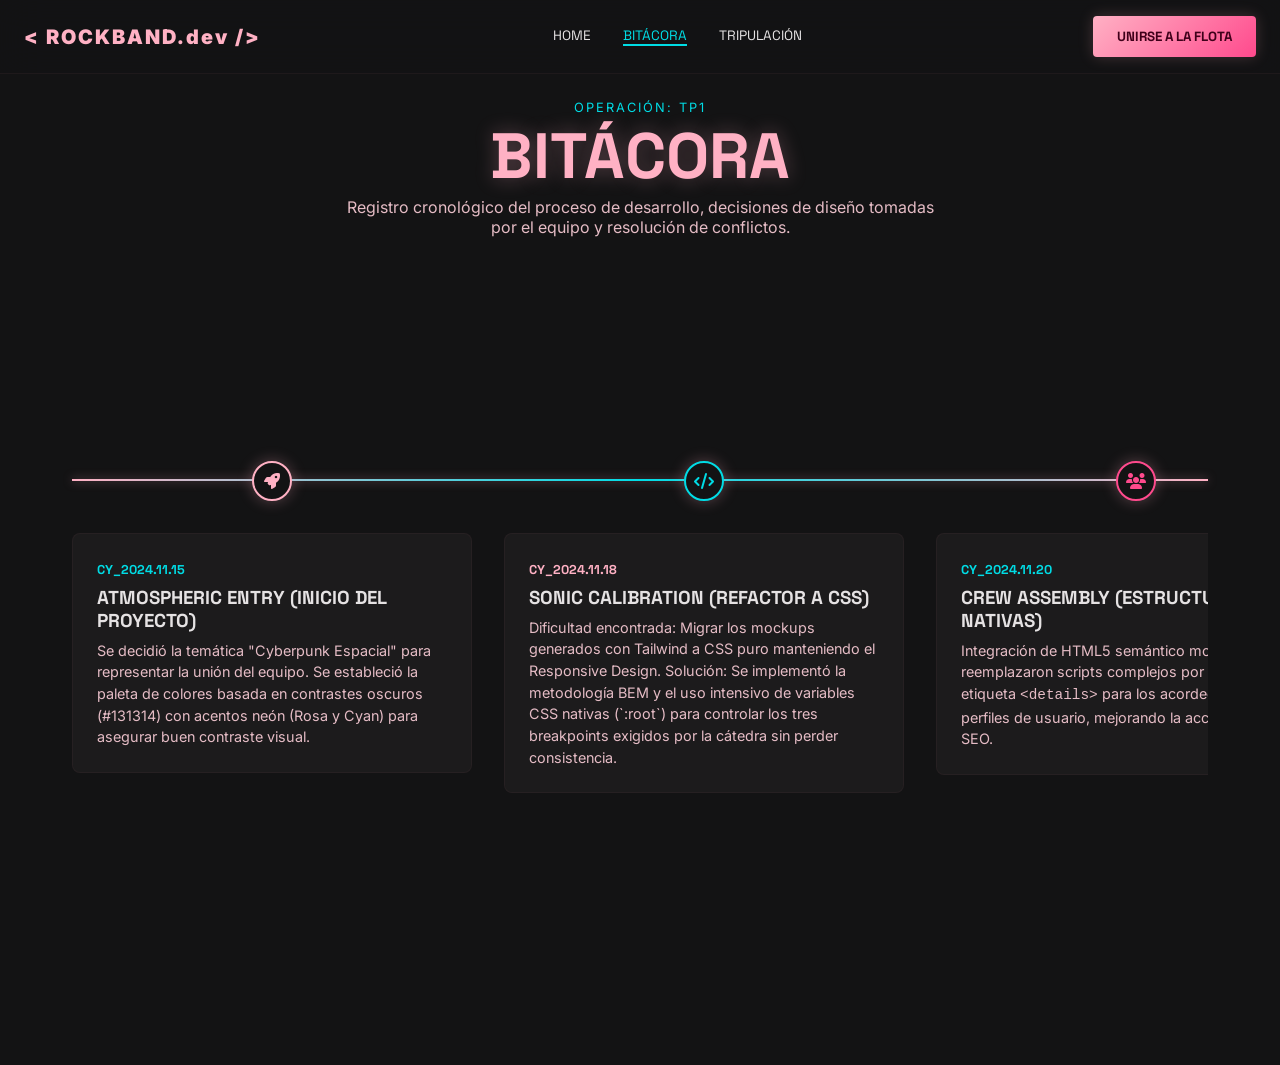
==== logbook.html @ 1bb4d68b "img-assets" ====
<!DOCTYPE html>
<html lang="es">
<head>
    <meta charset="utf-8" />
    <meta name="viewport" content="width=device-width, initial-scale=1.0" />
    <title>Bitácora de Desarrollo | Interstellar RockBand</title>
    <meta name="description" content="Registro oficial del desarrollo del proyecto. Decisiones de diseño, dificultades y evolución de la plataforma web de Interstellar RockBand." />
    
    <link href="https://fonts.googleapis.com/css2?family=Inter:wght@400;500&family=Space+Grotesk:wght@400;700;900&display=swap" rel="stylesheet" />
    <link rel="stylesheet" href="https://cdnjs.cloudflare.com/ajax/libs/font-awesome/6.4.0/css/all.min.css">
    <link rel="stylesheet" href="css/styles.css" />
</head>
<body>
    <header class="header">
        <div class="header__brand">&lt; ROCKBAND.dev /&gt;</div>
        
        <nav class="header__nav">
            <a href="index.html">Home</a>
            <a href="logbook.html" style="color: var(--tertiary); border-bottom: 2px solid var(--tertiary);">Bitácora</a>
            <a href="index.html#crew">Tripulación</a>
        </nav>
        <button class="btn btn--primary header__btn">Unirse a la Flota</button>
    </header>

    <main class="container" style="padding-top: 100px; padding-bottom: 80px;">
        <header style="margin-bottom: 3rem; text-align: center;">
            <p style="color: var(--tertiary); font-size: 0.8rem; letter-spacing: 2px;">OPERACIÓN: TP1</p>
            <h1 style="font-size: clamp(3rem, 5vw, 4rem); color: var(--primary); text-shadow: 0 0 20px rgba(255,177,196,0.3);">BITÁCORA</h1>
            <p style="color: var(--on-surface-variant); max-width: 600px; margin: 0 auto;">Registro cronológico del proceso de desarrollo, decisiones de diseño tomadas por el equipo y resolución de conflictos.</p>
        </header>

        <section class="timeline-container">
            <div class="timeline">
                <div class="timeline__line"></div>
                
                <div class="timeline__track">
                    <article class="timeline__node">
                        <div class="timeline__marker">
                            <i class="fa-solid fa-rocket"></i>
                        </div>
                        <div class="timeline__card">
                            <time style="color: var(--tertiary); font-weight: bold; font-size: 0.8rem; font-family: var(--font-headline);">CY_2024.11.15</time>
                            <h3 class="font-headline" style="margin: 0.5rem 0;">Atmospheric Entry (Inicio del Proyecto)</h3>
                            <p style="color: var(--on-surface-variant); font-size: 0.9rem; line-height: 1.5;">
                                Se decidió la temática "Cyberpunk Espacial" para representar la unión del equipo. Se estableció la paleta de colores basada en contrastes oscuros (#131314) con acentos neón (Rosa y Cyan) para asegurar buen contraste visual.
                            </p>
                        </div>
                    </article>

                    <article class="timeline__node">
                        <div class="timeline__marker" style="border-color: var(--tertiary); color: var(--tertiary);">
                            <i class="fa-solid fa-code"></i>
                        </div>
                        <div class="timeline__card">
                            <time style="color: var(--primary); font-weight: bold; font-size: 0.8rem; font-family: var(--font-headline);">CY_2024.11.18</time>
                            <h3 class="font-headline" style="margin: 0.5rem 0;">Sonic Calibration (Refactor a CSS)</h3>
                            <p style="color: var(--on-surface-variant); font-size: 0.9rem; line-height: 1.5;">
                                Dificultad encontrada: Migrar los mockups generados con Tailwind a CSS puro manteniendo el Responsive Design. Solución: Se implementó la metodología BEM y el uso intensivo de variables CSS nativas (`:root`) para controlar los tres breakpoints exigidos por la cátedra sin perder consistencia.
                            </p>
                        </div>
                    </article>

                    <article class="timeline__node">
                        <div class="timeline__marker" style="border-color: var(--primary-container); color: var(--primary-container);">
                            <i class="fa-solid fa-users"></i>
                        </div>
                        <div class="timeline__card">
                            <time style="color: var(--tertiary); font-weight: bold; font-size: 0.8rem; font-family: var(--font-headline);">CY_2024.11.20</time>
                            <h3 class="font-headline" style="margin: 0.5rem 0;">Crew Assembly (Estructuras Nativas)</h3>
                            <p style="color: var(--on-surface-variant); font-size: 0.9rem; line-height: 1.5;">
                                Integración de HTML5 semántico moderno. Se reemplazaron scripts complejos por el uso de la etiqueta <code>&lt;details&gt;</code> para los acordeones en los perfiles de usuario, mejorando la accesibilidad y el SEO.
                            </p>
                        </div>
                    </article>
                </div>
            </div>
        </section>
    </main>

    <nav class="nav-mobile">
        <a href="index.html" class="nav-mobile__item">
            <i class="fa-solid fa-rocket"></i> Inicio
        </a>
        <a href="logbook.html" class="nav-mobile__item nav-mobile__item--active">
            <i class="fa-solid fa-book-journal-whills"></i> Bitácora
        </a>
        <a href="index.html#crew" class="nav-mobile__item">
            <i class="fa-solid fa-users"></i> Tripulación
        </a>
    </nav>
</body>
</html>
---- css/styles.css ----
/* =========================================
   VARIABLES Y TOKENS (Extraídos del Mockup)
   ========================================= */
:root {
  --bg-color: #131314;
  --surface-low: #1c1b1c;
  --surface-high: #2a2a2b;
  --primary: #ffb1c4;
  --primary-container: #ff4a8d;
  --tertiary: #00dce5;
  --on-surface: #e5e2e3;
  --on-surface-variant: #e5bcc5;
  --outline-variant: rgba(92, 63, 70, 0.15);
  
  --font-headline: 'Space Grotesk', sans-serif;
  --font-body: 'Inter', sans-serif;
}

/* =========================================
   RESETEO BASE Y TIPOGRAFÍA
   ========================================= */
* {
  margin: 0;
  padding: 0;
  box-sizing: border-box;
}

body {
  background-color: var(--bg-color);
  color: var(--on-surface);
  font-family: var(--font-body);
  min-height: 100vh;
  display: flex;
  flex-direction: column;
}

h1, h2, h3, .font-headline {
  font-family: var(--font-headline);
  text-transform: uppercase;
}

a { text-decoration: none; color: inherit; }
ul { list-style: none; }

/* Contenedor Global con padding responsivo */
.container {
  padding: 0 1rem;
}

/* =========================================
   COMPONENTES BEM
   ========================================= */

/* --- Navegación --- */
.header {
  position: fixed;
  top: 0;
  width: 100%;
  background: rgba(19, 19, 20, 0.8);
  backdrop-filter: blur(20px);
  border-bottom: 1px solid var(--outline-variant);
  z-index: 50;
  display: flex;
  justify-content: space-between;
  align-items: center;
  padding: 1rem 1.5rem;
}

.header__brand {
  color: var(--primary);
  font-weight: 900;
  font-size: 1.25rem;
  letter-spacing: 0.1em;
}

.header__nav { display: none; }
.header__btn { display: none; }

/* Menú Mobile Bottom */
.nav-mobile {
  position: fixed;
  bottom: 0;
  width: 100%;
  background: rgba(19, 19, 20, 0.9);
  backdrop-filter: blur(20px);
  border-top: 1px solid var(--outline-variant);
  display: flex;
  justify-content: space-around;
  padding: 0.5rem 1rem 1.5rem 1rem;
  z-index: 50;
}

.nav-mobile__item {
  display: flex;
  flex-direction: column;
  align-items: center;
  color: var(--on-surface-variant);
  font-size: 0.65rem;
  font-family: var(--font-headline);
  font-weight: bold;
}
.nav-mobile__item--active { color: var(--primary); }
.nav-mobile__item i { font-size: 1.2rem; margin-bottom: 4px; }

/* --- Botones --- */
.btn {
  padding: 0.75rem 1.5rem;
  font-family: var(--font-headline);
  font-weight: bold;
  text-transform: uppercase;
  border-radius: 4px;
  cursor: pointer;
  transition: all 0.3s ease;
  border: none;
}
.btn--primary {
  background: linear-gradient(135deg, var(--primary), var(--primary-container));
  color: #3f001a;
  box-shadow: 0 0 15px rgba(255, 177, 196, 0.2);
}
.btn--primary:hover { box-shadow: 0 0 25px rgba(255, 177, 196, 0.5); }
.btn--outline {
  background: transparent;
  border: 1px solid var(--outline-variant);
  color: var(--on-surface);
}

/* --- Acordeones Híbridos (Checkbox Hack) --- */
.accordion {
  background: var(--surface-low);
  border: 1px solid var(--outline-variant);
  border-radius: 8px;
  margin-bottom: 1rem;
  overflow: hidden;
  display: flex;
  flex-direction: column;
}

.accordion__toggle { display: none; }

.accordion__header {
  padding: 1.5rem;
  font-family: var(--font-headline);
  font-weight: bold;
  font-size: 1.25rem;
  cursor: pointer;
  display: flex;
  justify-content: space-between;
  align-items: center;
  transition: background 0.3s ease;
}
.accordion__header:hover { background: var(--surface-high); }

.accordion__title { display: flex; align-items: center; gap: 1rem; }

.accordion__arrow {
  color: var(--on-surface-variant);
  transition: transform 0.3s ease;
}

.accordion__content {
  padding: 0 1.5rem;
  max-height: 0; 
  opacity: 0;
  overflow: hidden;
  transition: all 0.3s ease;
  border-left: 4px solid var(--primary);
}

.accordion__toggle:checked ~ .accordion__content {
  max-height: 1000px;
  opacity: 1;
  padding-bottom: 1.5rem;
}
.accordion__toggle:checked ~ .accordion__header .accordion__arrow {
  transform: rotate(180deg);
}

/* --- Barras de Progreso --- */
.progress-bar {
  width: 100%; height: 6px; background: var(--bg-color);
  border-radius: 4px; overflow: hidden; margin-top: 0.5rem;
}
.progress-bar__fill {
  height: 100%; background: linear-gradient(90deg, var(--primary), var(--tertiary));
  border-radius: 4px; box-shadow: 0 0 10px rgba(255,177,196,0.5);
}

/* --- LÍNEA DE TIEMPO (BITÁCORA) --- */
.timeline-container { padding: 2rem 0; width: 100%; }
.timeline { position: relative; width: 100%; }
.timeline__line {
  position: absolute; left: 20px; top: 0; bottom: 0; width: 2px;
  background: linear-gradient(to bottom, var(--primary), var(--tertiary));
  box-shadow: 0 0 10px rgba(255,177,196,0.5); z-index: 1;
}
.timeline__track { display: flex; flex-direction: column; gap: 3rem; }
.timeline__node { position: relative; padding-left: 60px; width: 100%; }
.timeline__marker {
  position: absolute; left: 0; top: 0; width: 40px; height: 40px; border-radius: 50%;
  background: var(--bg-color); border: 2px solid var(--primary); display: flex;
  align-items: center; justify-content: center; color: var(--primary); z-index: 2;
  box-shadow: 0 0 15px rgba(255,177,196,0.3);
}
.timeline__card {
  background: var(--surface-low); padding: 1.5rem; border-radius: 8px;
  border: 1px solid var(--outline-variant); transition: transform 0.3s ease, box-shadow 0.3s ease;
}
.timeline__card:hover { transform: translateY(-5px); box-shadow: 0 5px 20px rgba(255,74,141,0.2); border-left: 2px solid var(--primary); }

/* --- PROFILE HERO (Híbrido Tablet/Desktop) --- */
.profile-hero {
  display: flex;
  flex-direction: column;
  margin-bottom: 3rem;
  border-radius: 8px;
  overflow: hidden;
}

.profile-hero__image {
  width: 100%;
  height: 100%;
  object-fit: cover;
}

.profile-hero__image-container {
  width: 100%;
  aspect-ratio: 16/9;
}

.profile-hero__info-container {
  padding: 1.5rem;
  background: var(--surface-low);
  width: 100%;
}

.profile-hero__extra-info {
  display: none;
  margin-top: 1rem;
  border-top: 1px solid var(--outline-variant);
  padding-top: 1rem;
}

/* =========================================
   BREAKPOINTS (Responsive Design)
   ========================================= */

/* Mobile Grande */
@media (min-width: 400px) {
  .hero__title { font-size: 3rem; }
}

/* Tablet (900px) */
@media (min-width: 900px) {
  .container { padding: 0 2rem; }

  .nav-mobile { display: none; }
  .header__nav {
    display: flex; gap: 2rem; font-family: var(--font-headline); font-size: 0.85rem; text-transform: uppercase;
  }
  .header__nav a:hover { color: var(--primary); }
  .header__btn { display: block; }
  
  .grid-3 {
    display: grid; grid-template-columns: repeat(3, 1fr); gap: 2rem; align-items: start;
  }

  .accordion__content {
    max-height: none; opacity: 1; padding-bottom: 1.5rem; overflow: visible;
  }
  .accordion__header { pointer-events: none; }
  .accordion__arrow { display: none; }
  .accordion__header:hover { background: transparent; }

  /* Timeline Tablet */
  .timeline__line { left: 50%; transform: translateX(-50%); }
  .timeline__node { padding-left: 0; display: flex; justify-content: space-between; align-items: flex-start; }
  .timeline__node:nth-child(odd) { flex-direction: row-reverse; }
  .timeline__card { width: 45%; }
  .timeline__marker { left: 50%; transform: translateX(-50%); }

  /* --- Profile Tablet (Imagen completa y texto encima) --- */
  .profile-hero {
    position: relative;
    border: 1px solid var(--outline-variant);
  }

  /* CORRECCIÓN: Se elimina el position: absolute para que la imagen le dé altura al contenedor padre */
  .profile-hero__image-container {
    width: 100%;
    aspect-ratio: 16/9;
  }

  .profile-hero__info-container {
    position: absolute;
    bottom: 0;
    left: 0;
    width: 100%;
    z-index: 2;
    background: rgba(42, 42, 43, 0.8);
    backdrop-filter: blur(10px);
    border-top: 1px solid var(--outline-variant);
  }
}

/* Desktop (1200px) */
@media (min-width: 1200px) {
  .container { max-width: 1200px; margin: 0 auto; padding: 0 2rem; }
  .hero { min-height: 80vh; }
  .hero__title { font-size: 6rem; }

  /* Timeline Desktop */
  .timeline-container { display: flex; align-items: center; min-height: calc(100vh - 200px); padding: 0; }
  .timeline { display: flex; align-items: center; height: 100%; }
  .timeline__line { top: 50px; left: 0; right: 0; bottom: auto; width: 100%; height: 2px; background: linear-gradient(to right, var(--primary), var(--tertiary), var(--primary)); transform: none; }
  .timeline__track { flex-direction: row; overflow-x: auto; scroll-snap-type: x mandatory; padding: 2rem 0 3rem 0; gap: 2rem; width: 100%; scrollbar-width: thin; scrollbar-color: var(--primary) var(--surface-low); }
  .timeline__track::-webkit-scrollbar { height: 8px; }
  .timeline__track::-webkit-scrollbar-track { background: var(--surface-low); border-radius: 4px; }
  .timeline__track::-webkit-scrollbar-thumb { background: var(--primary); border-radius: 4px; }
  
  .timeline__node { flex: 0 0 400px; scroll-snap-align: center; flex-direction: column; align-items: center; justify-content: flex-start; }
  .timeline__node:nth-child(odd) { flex-direction: column; }
  .timeline__marker { position: static; transform: none; margin-bottom: 2rem; background: var(--bg-color); }
  .timeline__card { width: 100%; }

  /* --- Profile Desktop (Side-by-side) --- */
  .profile-hero {
    flex-direction: row;
    position: static; 
    border: none;
    gap: 2rem;
    overflow: visible;
  }

  .profile-hero__image-container {
    width: 300px; 
    aspect-ratio: 1/1; 
    position: static; 
    border-radius: 50%; 
    overflow: hidden;
    border: 4px solid var(--outline-variant);
  }

  .profile-hero__info-container {
    flex: 1; 
    position: static; 
    background: transparent;
    padding: 0;
    backdrop-filter: none;
    border: none;
  }

  .profile-hero__extra-info {
    display: flex; 
    flex-direction: column;
    gap: 0.5rem;
  }
}
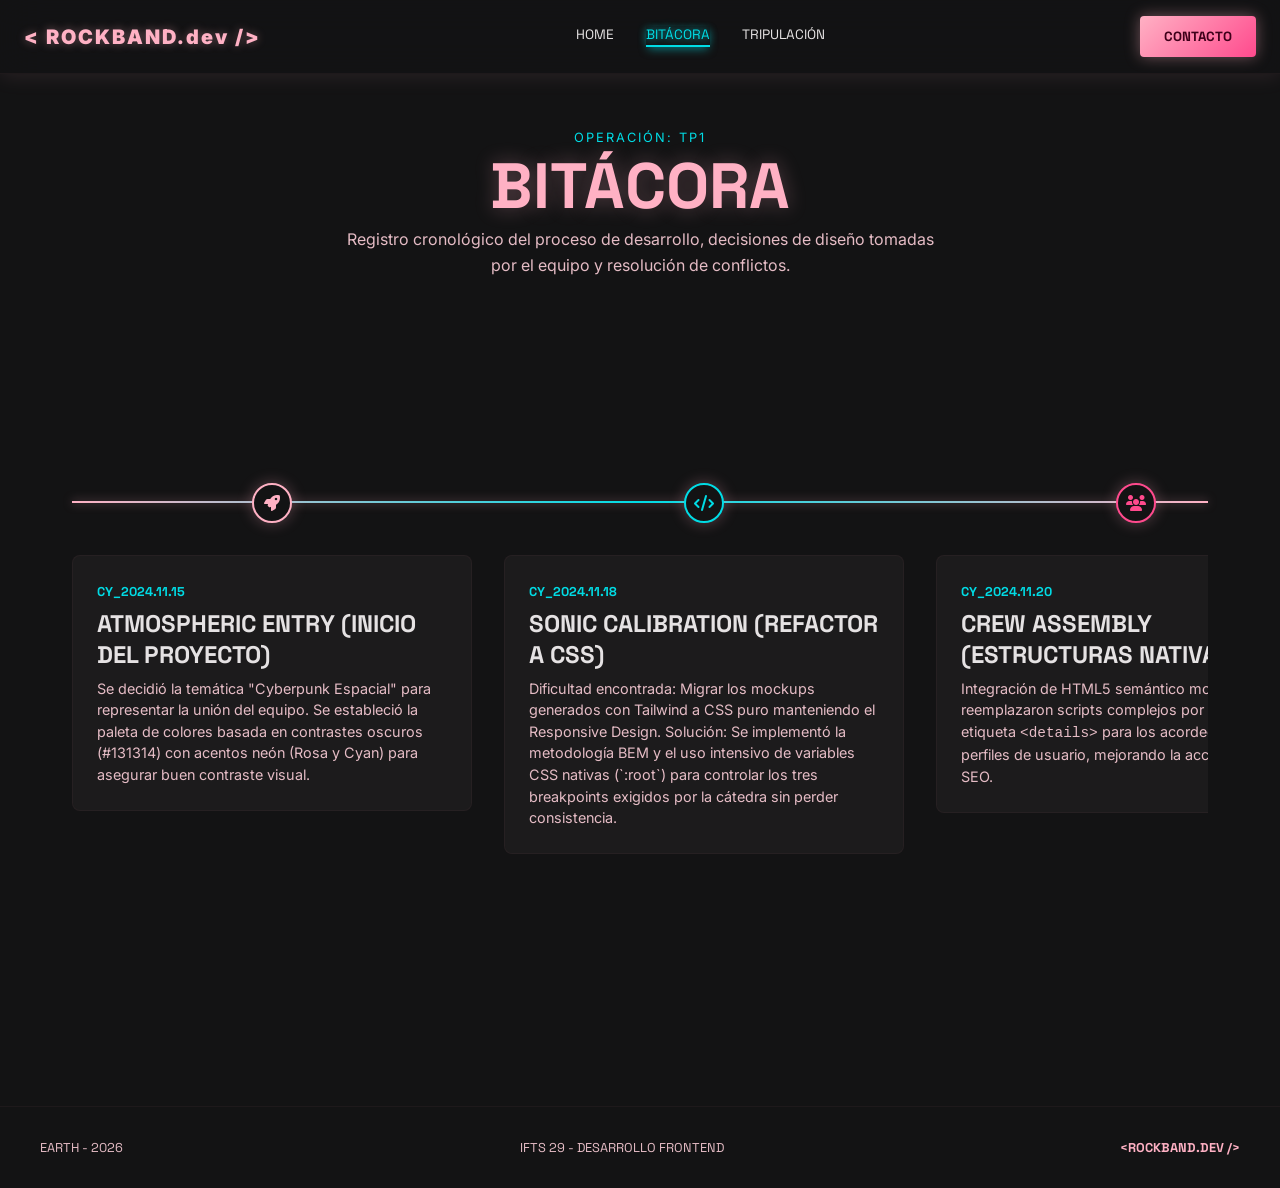
==== commit 74d7a961: "index-view-final-responsive" ====
--- a/logbook.html
+++ b/logbook.html
@@ -16,17 +16,17 @@
         
         <nav class="header__nav">
             <a href="index.html">Home</a>
-            <a href="logbook.html" style="color: var(--tertiary); border-bottom: 2px solid var(--tertiary);">Bitácora</a>
+            <a href="logbook.html" class="nav-link--active">Bitácora</a>
             <a href="index.html#crew">Tripulación</a>
         </nav>
-        <button class="btn btn--primary header__btn">Unirse a la Flota</button>
+        <button class="btn btn--primary header__btn">Contacto</button>
     </header>
 
-    <main class="container" style="padding-top: 100px; padding-bottom: 80px;">
-        <header style="margin-bottom: 3rem; text-align: center;">
-            <p style="color: var(--tertiary); font-size: 0.8rem; letter-spacing: 2px;">OPERACIÓN: TP1</p>
-            <h1 style="font-size: clamp(3rem, 5vw, 4rem); color: var(--primary); text-shadow: 0 0 20px rgba(255,177,196,0.3);">BITÁCORA</h1>
-            <p style="color: var(--on-surface-variant); max-width: 600px; margin: 0 auto;">Registro cronológico del proceso de desarrollo, decisiones de diseño tomadas por el equipo y resolución de conflictos.</p>
+    <main class="container pt-header">
+        <header class="page-header">
+            <p class="page-header__subtitle">OPERACIÓN: TP1</p>
+            <h1 class="page-header__title font-headline">BITÁCORA</h1>
+            <p class="page-header__description">Registro cronológico del proceso de desarrollo, decisiones de diseño tomadas por el equipo y resolución de conflictos.</p>
         </header>
 
         <section class="timeline-container">
@@ -39,35 +39,35 @@
                             <i class="fa-solid fa-rocket"></i>
                         </div>
                         <div class="timeline__card">
-                            <time style="color: var(--tertiary); font-weight: bold; font-size: 0.8rem; font-family: var(--font-headline);">CY_2024.11.15</time>
-                            <h3 class="font-headline" style="margin: 0.5rem 0;">Atmospheric Entry (Inicio del Proyecto)</h3>
-                            <p style="color: var(--on-surface-variant); font-size: 0.9rem; line-height: 1.5;">
+                            <time class="timeline__date">CY_2024.11.15</time>
+                            <h3 class="font-headline timeline__title">Atmospheric Entry (Inicio del Proyecto)</h3>
+                            <p class="timeline__description">
                                 Se decidió la temática "Cyberpunk Espacial" para representar la unión del equipo. Se estableció la paleta de colores basada en contrastes oscuros (#131314) con acentos neón (Rosa y Cyan) para asegurar buen contraste visual.
                             </p>
                         </div>
                     </article>
 
                     <article class="timeline__node">
-                        <div class="timeline__marker" style="border-color: var(--tertiary); color: var(--tertiary);">
+                        <div class="timeline__marker timeline__marker--tertiary">
                             <i class="fa-solid fa-code"></i>
                         </div>
                         <div class="timeline__card">
-                            <time style="color: var(--primary); font-weight: bold; font-size: 0.8rem; font-family: var(--font-headline);">CY_2024.11.18</time>
-                            <h3 class="font-headline" style="margin: 0.5rem 0;">Sonic Calibration (Refactor a CSS)</h3>
-                            <p style="color: var(--on-surface-variant); font-size: 0.9rem; line-height: 1.5;">
+                            <time class="timeline__date">CY_2024.11.18</time>
+                            <h3 class="font-headline timeline__title">Sonic Calibration (Refactor a CSS)</h3>
+                            <p class="timeline__description">
                                 Dificultad encontrada: Migrar los mockups generados con Tailwind a CSS puro manteniendo el Responsive Design. Solución: Se implementó la metodología BEM y el uso intensivo de variables CSS nativas (`:root`) para controlar los tres breakpoints exigidos por la cátedra sin perder consistencia.
                             </p>
                         </div>
                     </article>
 
                     <article class="timeline__node">
-                        <div class="timeline__marker" style="border-color: var(--primary-container); color: var(--primary-container);">
+                        <div class="timeline__marker timeline__marker--primary-container">
                             <i class="fa-solid fa-users"></i>
                         </div>
                         <div class="timeline__card">
-                            <time style="color: var(--tertiary); font-weight: bold; font-size: 0.8rem; font-family: var(--font-headline);">CY_2024.11.20</time>
-                            <h3 class="font-headline" style="margin: 0.5rem 0;">Crew Assembly (Estructuras Nativas)</h3>
-                            <p style="color: var(--on-surface-variant); font-size: 0.9rem; line-height: 1.5;">
+                            <time class="timeline__date">CY_2024.11.20</time>
+                            <h3 class="font-headline timeline__title">Crew Assembly (Estructuras Nativas)</h3>
+                            <p class="timeline__description">
                                 Integración de HTML5 semántico moderno. Se reemplazaron scripts complejos por el uso de la etiqueta <code>&lt;details&gt;</code> para los acordeones en los perfiles de usuario, mejorando la accesibilidad y el SEO.
                             </p>
                         </div>
@@ -76,6 +76,14 @@
             </div>
         </section>
     </main>
+
+    <footer class="footer">
+        <div class="footer__container">
+            <div class="footer__item">EARTH - 2026</div>
+            <div class="footer__item">IFTS 29 - DESARROLLO FRONTEND</div>
+            <div class="footer__item footer__item--brand">&lt;ROCKBAND.DEV /&gt;</div>
+        </div>
+    </footer>
 
     <nav class="nav-mobile">
         <a href="index.html" class="nav-mobile__item">
--- a/css/styles.css
+++ b/css/styles.css
@@ -27,6 +27,11 @@
 
 body {
   background-color: var(--bg-color);
+  background-image: url('../img/background.png');
+  background-repeat: no-repeat;
+  background-position: center center;
+  background-attachment: fixed;
+  background-size: cover;
   color: var(--on-surface);
   font-family: var(--font-body);
   min-height: 100vh;
@@ -42,9 +47,17 @@
 a { text-decoration: none; color: inherit; }
 ul { list-style: none; }
 
-/* Contenedor Global con padding responsivo */
+/* Contenedor Global centralizado */
 .container {
-  padding: 0 1rem;
+  width: 100%;
+  max-width: 1200px;
+  margin: 0 auto;
+  padding: 40px 1rem 80px 1rem;
+}
+
+/* Espaciador utilitario para vistas sin Hero Full Screen */
+.pt-header {
+  padding-top: 130px !important; 
 }
 
 /* =========================================
@@ -59,6 +72,7 @@
   background: rgba(19, 19, 20, 0.8);
   backdrop-filter: blur(20px);
   border-bottom: 1px solid var(--outline-variant);
+  box-shadow: 0 2px 20px rgba(255, 177, 196, 0.1);
   z-index: 50;
   display: flex;
   justify-content: space-between;
@@ -71,19 +85,29 @@
   font-weight: 900;
   font-size: 1.25rem;
   letter-spacing: 0.1em;
+  text-shadow: 0 0 10px rgba(255, 177, 196, 0.4);
 }
 
 .header__nav { display: none; }
 .header__btn { display: none; }
+
+.nav-link--active {
+  color: var(--tertiary);
+  border-bottom: 2px solid var(--tertiary);
+  text-shadow: 0 0 10px var(--tertiary);
+  box-shadow: 0 4px 10px -2px rgba(0, 220, 229, 0.5);
+  padding-bottom: 2px;
+}
 
 /* Menú Mobile Bottom */
 .nav-mobile {
   position: fixed;
   bottom: 0;
   width: 100%;
-  background: rgba(19, 19, 20, 0.9);
+  background: rgba(19, 19, 20, 0.95);
   backdrop-filter: blur(20px);
-  border-top: 1px solid var(--outline-variant);
+  border-top: 2px solid var(--primary);
+  box-shadow: 0 -5px 25px rgba(255, 177, 196, 0.3);
   display: flex;
   justify-content: space-around;
   padding: 0.5rem 1rem 1.5rem 1rem;
@@ -98,8 +122,12 @@
   font-size: 0.65rem;
   font-family: var(--font-headline);
   font-weight: bold;
-}
-.nav-mobile__item--active { color: var(--primary); }
+  transition: all 0.3s ease;
+}
+.nav-mobile__item--active { 
+  color: var(--primary); 
+  text-shadow: 0 0 10px var(--primary);
+}
 .nav-mobile__item i { font-size: 1.2rem; margin-bottom: 4px; }
 
 /* --- Botones --- */
@@ -116,16 +144,162 @@
 .btn--primary {
   background: linear-gradient(135deg, var(--primary), var(--primary-container));
   color: #3f001a;
+  box-shadow: 0 0 15px rgba(255, 177, 196, 0.4);
+}
+.btn--primary:hover { box-shadow: 0 0 25px rgba(255, 177, 196, 0.8); }
+
+/* --- Hero (Portada) --- */
+.hero {
+  text-align: center;
+  margin-bottom: 4rem;
+  padding: 120px 1rem 2rem 1rem;
+  width: 100%;
+}
+
+.hero__content {
+  display: flex;
+  flex-direction: column;
+  align-items: center;
+  margin: 0 auto;
+}
+
+.hero__title {
+  font-size: clamp(3rem, 8vw, 6rem);
+  color: var(--primary);
+  text-shadow: 0 0 20px rgba(255,177,196,0.3);
+  margin-bottom: 1rem;
+}
+
+.hero__description {
+  color: var(--on-surface-variant);
+  max-width: 600px;
+  margin: 0 auto;
+  line-height: 1.6;
+}
+
+.hero__equalizer {
+  display: flex;
+  gap: 6px;
+  justify-content: center;
+  align-items: flex-end;
+  height: 70px;
+  margin: 3rem 0;
+}
+
+.hero__equalizer-bar {
+  width: 10px;
+  background-color: var(--primary);
+  border-radius: 10px;
+  box-shadow: 0 0 10px var(--primary), 0 0 20px var(--primary-container);
+  animation: equalize 1s ease-in-out infinite;
+  transform-origin: bottom;
+}
+
+.hero__equalizer-bar:nth-child(1) { height: 60%; animation-delay: -0.2s; }
+.hero__equalizer-bar:nth-child(2) { height: 90%; animation-delay: -0.4s; }
+.hero__equalizer-bar:nth-child(3) { height: 40%; animation-delay: -0.6s; }
+.hero__equalizer-bar:nth-child(4) { height: 70%; animation-delay: -0.8s; }
+.hero__equalizer-bar:nth-child(5) { height: 100%; animation-delay: -1.0s; }
+.hero__equalizer-bar:nth-child(6) { height: 50%; animation-delay: -0.3s; }
+.hero__equalizer-bar:nth-child(7) { height: 80%; animation-delay: -0.7s; }
+.hero__equalizer-bar:nth-child(8) { height: 30%; animation-delay: -0.1s; }
+.hero__equalizer-bar:nth-child(9) { height: 65%; animation-delay: -0.9s; }
+.hero__equalizer-bar:nth-child(10) { height: 85%; animation-delay: -0.5s; }
+
+@keyframes equalize {
+  0%, 100% { transform: scaleY(0.3); }
+  50% { transform: scaleY(1); }
+}
+
+/* --- Secciones y Headers --- */
+.section-title {
+  font-size: 2rem;
+  margin-bottom: 2rem;
+  border-left: 4px solid var(--primary);
+  padding-left: 1rem;
+}
+
+.page-header {
+  margin-bottom: 3rem;
+  text-align: center;
+}
+
+.page-header__subtitle {
+  color: var(--tertiary);
+  font-size: 0.8rem;
+  letter-spacing: 2px;
+  text-transform: uppercase;
+}
+
+.page-header__title {
+  font-size: clamp(3rem, 5vw, 4rem);
+  color: var(--primary);
+  text-shadow: 0 0 20px rgba(255,177,196,0.3);
+}
+
+.page-header__description {
+  color: var(--on-surface-variant);
+  max-width: 600px;
+  margin: 0 auto;
+  line-height: 1.6;
+}
+
+/* --- Cards Tripulación --- */
+.crew-card__link {
+  display: block;
+  height: 100%;
+}
+
+.crew-card {
+  background: var(--surface-low);
+  border-radius: 8px;
+  overflow: hidden;
+  margin-bottom: 2rem;
+  border: 2px solid var(--primary);
   box-shadow: 0 0 15px rgba(255, 177, 196, 0.2);
-}
-.btn--primary:hover { box-shadow: 0 0 25px rgba(255, 177, 196, 0.5); }
-.btn--outline {
-  background: transparent;
-  border: 1px solid var(--outline-variant);
-  color: var(--on-surface);
-}
-
-/* --- Acordeones Híbridos (Checkbox Hack) --- */
+  transition: all 0.3s ease;
+  display: flex;
+  flex-direction: column;
+  height: 100%;
+}
+
+.crew-card:hover {
+  transform: translateY(-5px);
+  box-shadow: 0 0 30px rgba(255, 177, 196, 0.6);
+}
+
+.crew-card__image {
+  width: 100%;
+  aspect-ratio: 2/3; 
+  max-height: calc(100vh - 320px); 
+  object-fit: cover;
+  object-position: top center; 
+  display: block;
+}
+
+.crew-card__name-container {
+  display: flex;
+  justify-content: center;
+  align-items: center;
+  padding: 1.5rem;
+  background: var(--surface-high);
+  border-top: 1px solid var(--primary);
+  flex-grow: 1;
+}
+
+.crew-card__name {
+  color: var(--primary);
+  font-family: var(--font-headline);
+  font-weight: bold;
+  letter-spacing: 2px;
+  text-shadow: 0 0 5px rgba(255, 177, 196, 0.3);
+  width: 100%;
+  display: block;
+  border-color: var(--primary);
+  text-align: center;
+}
+
+/* --- Acordeones Híbridos --- */
 .accordion {
   background: var(--surface-low);
   border: 1px solid var(--outline-variant);
@@ -135,56 +309,45 @@
   display: flex;
   flex-direction: column;
 }
-
 .accordion__toggle { display: none; }
-
 .accordion__header {
-  padding: 1.5rem;
-  font-family: var(--font-headline);
-  font-weight: bold;
-  font-size: 1.25rem;
-  cursor: pointer;
-  display: flex;
-  justify-content: space-between;
-  align-items: center;
-  transition: background 0.3s ease;
+  padding: 1.5rem; font-family: var(--font-headline); font-weight: bold;
+  font-size: 1.25rem; cursor: pointer; display: flex; justify-content: space-between;
+  align-items: center; transition: background 0.3s ease;
 }
 .accordion__header:hover { background: var(--surface-high); }
-
 .accordion__title { display: flex; align-items: center; gap: 1rem; }
-
-.accordion__arrow {
-  color: var(--on-surface-variant);
-  transition: transform 0.3s ease;
-}
-
+.accordion__arrow { color: var(--on-surface-variant); transition: transform 0.3s ease; }
 .accordion__content {
-  padding: 0 1.5rem;
-  max-height: 0; 
-  opacity: 0;
-  overflow: hidden;
-  transition: all 0.3s ease;
-  border-left: 4px solid var(--primary);
-}
+  padding: 0 1.5rem; max-height: 0; opacity: 0; overflow: hidden;
+  transition: all 0.3s ease; border-left: 4px solid var(--primary);
+}
+
+.accordion__content--primary { border-left-color: var(--primary-container); }
+.accordion__content--tertiary { border-left-color: var(--tertiary); }
 
 .accordion__toggle:checked ~ .accordion__content {
-  max-height: 1000px;
-  opacity: 1;
-  padding-bottom: 1.5rem;
+  max-height: 1000px; opacity: 1; padding-bottom: 1.5rem;
 }
 .accordion__toggle:checked ~ .accordion__header .accordion__arrow {
   transform: rotate(180deg);
 }
 
+.accordion__list { display: flex; flex-direction: column; gap: 1.5rem; }
+.accordion__list-item { display: flex; gap: 1rem; align-items: center; }
+.accordion__image { width: 50px; height: 75px; object-fit: cover; border-radius: 4px; border: 1px solid var(--outline-variant); }
+.accordion__text-small { color: var(--on-surface-variant); font-size: 0.8rem; display: block; margin-top: 0.2rem; }
+.accordion__icon-box { width: 50px; height: 50px; background: var(--surface-high); border-radius: 4px; display: flex; align-items: center; justify-content: center; }
+.accordion__icon { color: var(--on-surface-variant); }
+
 /* --- Barras de Progreso --- */
-.progress-bar {
-  width: 100%; height: 6px; background: var(--bg-color);
-  border-radius: 4px; overflow: hidden; margin-top: 0.5rem;
-}
-.progress-bar__fill {
-  height: 100%; background: linear-gradient(90deg, var(--primary), var(--tertiary));
-  border-radius: 4px; box-shadow: 0 0 10px rgba(255,177,196,0.5);
-}
+.progress-bar__header { display: flex; justify-content: space-between; margin-bottom: 0.25rem; }
+.progress-bar__percentage { color: var(--primary); font-weight: bold; }
+.progress-bar { width: 100%; height: 6px; background: var(--bg-color); border-radius: 4px; overflow: hidden; margin-top: 0.5rem; }
+.progress-bar__fill { height: 100%; background: linear-gradient(90deg, var(--primary), var(--tertiary)); border-radius: 4px; box-shadow: 0 0 10px rgba(255,177,196,0.5); }
+.progress-bar__fill--95 { width: 95%; }
+.progress-bar__fill--88 { width: 88%; }
+.progress-bar__fill--80 { width: 80%; }
 
 /* --- LÍNEA DE TIEMPO (BITÁCORA) --- */
 .timeline-container { padding: 2rem 0; width: 100%; }
@@ -202,114 +365,148 @@
   align-items: center; justify-content: center; color: var(--primary); z-index: 2;
   box-shadow: 0 0 15px rgba(255,177,196,0.3);
 }
+.timeline__marker--tertiary { border-color: var(--tertiary); color: var(--tertiary); }
+.timeline__marker--primary-container { border-color: var(--primary-container); color: var(--primary-container); }
+
 .timeline__card {
   background: var(--surface-low); padding: 1.5rem; border-radius: 8px;
   border: 1px solid var(--outline-variant); transition: transform 0.3s ease, box-shadow 0.3s ease;
 }
 .timeline__card:hover { transform: translateY(-5px); box-shadow: 0 5px 20px rgba(255,74,141,0.2); border-left: 2px solid var(--primary); }
-
-/* --- PROFILE HERO (Híbrido Tablet/Desktop) --- */
-.profile-hero {
-  display: flex;
-  flex-direction: column;
-  margin-bottom: 3rem;
-  border-radius: 8px;
-  overflow: hidden;
-}
-
-.profile-hero__image {
-  width: 100%;
-  height: 100%;
-  object-fit: cover;
-}
-
-.profile-hero__image-container {
-  width: 100%;
-  aspect-ratio: 16/9;
-}
-
-.profile-hero__info-container {
-  padding: 1.5rem;
-  background: var(--surface-low);
-  width: 100%;
-}
-
-.profile-hero__extra-info {
-  display: none;
-  margin-top: 1rem;
+.timeline__date { color: var(--tertiary); font-weight: bold; font-size: 0.8rem; font-family: var(--font-headline); }
+.timeline__title { margin: 0.5rem 0; font-size: 1.5rem; }
+.timeline__description { color: var(--on-surface-variant); font-size: 0.9rem; line-height: 1.5; }
+
+/* --- PROFILE HERO --- */
+.profile-hero { display: flex; flex-direction: column; margin-bottom: 3rem; border-radius: 8px; overflow: hidden; }
+.profile-hero__image { width: 100%; height: 100%; object-fit: cover; }
+.profile-hero__image-container { width: 100%; aspect-ratio: 16/9; }
+.profile-hero__info-container { padding: 1.5rem; background: var(--surface-low); width: 100%; }
+
+.profile-hero__role { color: var(--primary); font-size: 0.8rem; text-transform: uppercase; letter-spacing: 2px; display: block; }
+.profile-hero__name { font-size: clamp(3rem, 5vw, 4rem); margin: 0.5rem 0; }
+.profile-hero__location { color: var(--tertiary); }
+.profile-hero__stats { display: flex; gap: 2rem; margin-top: 1rem; }
+.profile-hero__stat-label { color: var(--on-surface-variant); display: block; font-size: 0.8rem; }
+.profile-hero__stat-value { font-size: 1.5rem; font-weight: bold; margin: 0; }
+.profile-hero__extra-info { display: none; margin-top: 1rem; border-top: 1px solid var(--outline-variant); padding-top: 1rem; }
+.profile-hero__quote { color: var(--on-surface-variant); font-style: italic; font-size: 0.9rem; margin-bottom: 0.5rem; }
+.profile-hero__status { color: #00ff00; font-size: 0.8rem; font-weight: bold; display: flex; align-items: center; gap: 5px; }
+.profile-hero__status-indicator { width: 10px; height: 10px; border-radius: 50%; background-color: #00ff00; display: inline-block; }
+
+/* --- Footer Global --- */
+.footer {
+  display: none; 
+  margin-top: auto; 
+  padding: 2rem 1rem;
+  background: rgba(19, 19, 20, 0.9);
   border-top: 1px solid var(--outline-variant);
-  padding-top: 1rem;
+  font-family: var(--font-headline);
+  font-size: 0.8rem;
+  text-transform: uppercase;
+  color: var(--on-surface-variant);
+}
+
+.footer__container {
+  max-width: 1200px;
+  margin: 0 auto;
+  display: flex;
+  justify-content: space-between; 
+  align-items: center;
+  gap: 1rem;
+  flex-wrap: wrap; 
+}
+
+.footer__item--brand {
+  color: var(--primary);
+  font-weight: bold;
 }
 
 /* =========================================
    BREAKPOINTS (Responsive Design)
    ========================================= */
 
-/* Mobile Grande */
 @media (min-width: 400px) {
   .hero__title { font-size: 3rem; }
-}
-
-/* Tablet (900px) */
+  .crew-card { max-width: 320px; margin-left: auto; margin-right: auto; }
+}
+
 @media (min-width: 900px) {
-  .container { padding: 0 2rem; }
+  .container { padding: 40px 2rem 80px 2rem; }
 
   .nav-mobile { display: none; }
   .header__nav {
     display: flex; gap: 2rem; font-family: var(--font-headline); font-size: 0.85rem; text-transform: uppercase;
   }
-  .header__nav a:hover { color: var(--primary); }
+  .header__nav a:hover { color: var(--primary); text-shadow: 0 0 10px var(--primary); }
   .header__btn { display: block; }
   
-  .grid-3 {
-    display: grid; grid-template-columns: repeat(3, 1fr); gap: 2rem; align-items: start;
+  .footer { display: block; }
+
+  /* --- HERO FULL SCREEN GLASSMORPHISM (Solo en Tablet/Desktop) --- */
+  .hero {
+    position: relative;
+    width: 100%;       
+    height: 100vh;     
+    display: flex;
+    flex-direction: column;
+    justify-content: center;
+    align-items: center;
+    padding: 80px 2rem 2rem 2rem; 
+    margin-bottom: 4rem;
+    overflow: hidden; 
   }
 
-  .accordion__content {
-    max-height: none; opacity: 1; padding-bottom: 1.5rem; overflow: visible;
+  .hero::before {
+    content: '';
+    position: absolute;
+    top: 0; left: 0; right: 0; bottom: 0;
+    background-image: url('../img/hero_band.png');
+    background-size: cover;
+    background-position: center;
+    opacity: 0.4; 
+    z-index: -1;
+    mask-image: linear-gradient(to bottom, rgba(0,0,0,1) 70%, rgba(0,0,0,0) 100%);
+    -webkit-mask-image: linear-gradient(to bottom, rgba(0,0,0,1) 70%, rgba(0,0,0,0) 100%);
   }
+
+  .hero__content {
+    background: rgba(19, 19, 20, 0.6); 
+    backdrop-filter: blur(10px); 
+    padding: 3rem 2rem;
+    border-radius: 16px;
+    border: 1px solid var(--outline-variant);
+    box-shadow: 0 0 30px rgba(255, 177, 196, 0.15);
+    max-width: 800px;
+    width: 100%;
+  }
+
+  .hero__title { margin-top: 0; }
+  .hero__equalizer { margin-bottom: 0; }
+
+  .grid-3 { display: grid; grid-template-columns: repeat(3, 1fr); gap: 2rem; align-items: start; }
+  .crew-card { max-width: 100%; }
+
+  .accordion__content { max-height: none; opacity: 1; padding-bottom: 1.5rem; overflow: visible; }
   .accordion__header { pointer-events: none; }
   .accordion__arrow { display: none; }
   .accordion__header:hover { background: transparent; }
 
-  /* Timeline Tablet */
   .timeline__line { left: 50%; transform: translateX(-50%); }
   .timeline__node { padding-left: 0; display: flex; justify-content: space-between; align-items: flex-start; }
   .timeline__node:nth-child(odd) { flex-direction: row-reverse; }
   .timeline__card { width: 45%; }
   .timeline__marker { left: 50%; transform: translateX(-50%); }
 
-  /* --- Profile Tablet (Imagen completa y texto encima) --- */
-  .profile-hero {
-    position: relative;
-    border: 1px solid var(--outline-variant);
+  .profile-hero { position: relative; border: 1px solid var(--outline-variant); }
+  .profile-hero__image-container { width: 100%; aspect-ratio: 16/9; }
+  .profile-hero__info-container {
+    position: absolute; bottom: 0; left: 0; width: 100%; z-index: 2;
+    background: rgba(42, 42, 43, 0.8); backdrop-filter: blur(10px); border-top: 1px solid var(--outline-variant);
   }
-
-  /* CORRECCIÓN: Se elimina el position: absolute para que la imagen le dé altura al contenedor padre */
-  .profile-hero__image-container {
-    width: 100%;
-    aspect-ratio: 16/9;
-  }
-
-  .profile-hero__info-container {
-    position: absolute;
-    bottom: 0;
-    left: 0;
-    width: 100%;
-    z-index: 2;
-    background: rgba(42, 42, 43, 0.8);
-    backdrop-filter: blur(10px);
-    border-top: 1px solid var(--outline-variant);
-  }
-}
-
-/* Desktop (1200px) */
+}
+
 @media (min-width: 1200px) {
-  .container { max-width: 1200px; margin: 0 auto; padding: 0 2rem; }
-  .hero { min-height: 80vh; }
-  .hero__title { font-size: 6rem; }
-
-  /* Timeline Desktop */
   .timeline-container { display: flex; align-items: center; min-height: calc(100vh - 200px); padding: 0; }
   .timeline { display: flex; align-items: center; height: 100%; }
   .timeline__line { top: 50px; left: 0; right: 0; bottom: auto; width: 100%; height: 2px; background: linear-gradient(to right, var(--primary), var(--tertiary), var(--primary)); transform: none; }
@@ -323,36 +520,10 @@
   .timeline__marker { position: static; transform: none; margin-bottom: 2rem; background: var(--bg-color); }
   .timeline__card { width: 100%; }
 
-  /* --- Profile Desktop (Side-by-side) --- */
-  .profile-hero {
-    flex-direction: row;
-    position: static; 
-    border: none;
-    gap: 2rem;
-    overflow: visible;
+  .profile-hero { flex-direction: row; position: static; border: none; gap: 2rem; overflow: visible; }
+  .profile-hero__image-container {
+    width: 300px; aspect-ratio: 1/1; position: static; border-radius: 50%; overflow: hidden; border: 4px solid var(--outline-variant);
   }
-
-  .profile-hero__image-container {
-    width: 300px; 
-    aspect-ratio: 1/1; 
-    position: static; 
-    border-radius: 50%; 
-    overflow: hidden;
-    border: 4px solid var(--outline-variant);
-  }
-
-  .profile-hero__info-container {
-    flex: 1; 
-    position: static; 
-    background: transparent;
-    padding: 0;
-    backdrop-filter: none;
-    border: none;
-  }
-
-  .profile-hero__extra-info {
-    display: flex; 
-    flex-direction: column;
-    gap: 0.5rem;
-  }
-}
+  .profile-hero__info-container { flex: 1; position: static; background: transparent; padding: 0; backdrop-filter: none; border: none; }
+  .profile-hero__extra-info { display: flex; flex-direction: column; gap: 0.5rem; }
+}
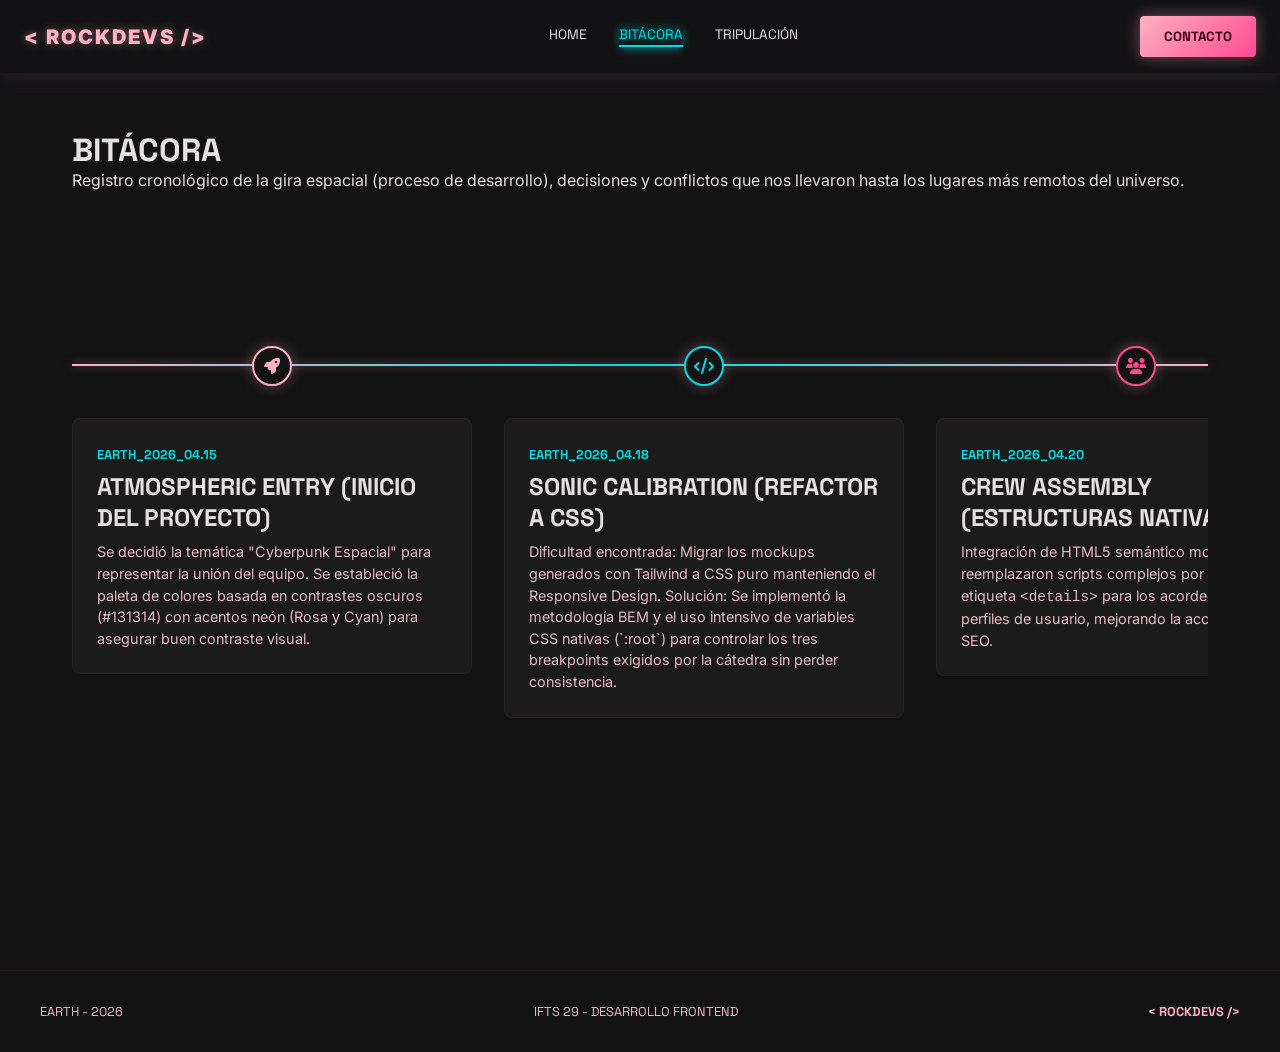
==== commit ea7cbd7a: "profile-view-final-responsive" ====
--- a/logbook.html
+++ b/logbook.html
@@ -3,8 +3,8 @@
 <head>
     <meta charset="utf-8" />
     <meta name="viewport" content="width=device-width, initial-scale=1.0" />
-    <title>Bitácora de Desarrollo | Interstellar RockBand</title>
-    <meta name="description" content="Registro oficial del desarrollo del proyecto. Decisiones de diseño, dificultades y evolución de la plataforma web de Interstellar RockBand." />
+    <title>Bitácora | Interstellar RockDevs</title>
+    <meta name="description" content="Registro cronológico de la gira espacial (proceso de desarrollo), decisiones y conflictos que nos llevaron hasta los lugares más remotos del universo." />
     
     <link href="https://fonts.googleapis.com/css2?family=Inter:wght@400;500&family=Space+Grotesk:wght@400;700;900&display=swap" rel="stylesheet" />
     <link rel="stylesheet" href="https://cdnjs.cloudflare.com/ajax/libs/font-awesome/6.4.0/css/all.min.css">
@@ -12,7 +12,7 @@
 </head>
 <body>
     <header class="header">
-        <div class="header__brand">&lt; ROCKBAND.dev /&gt;</div>
+        <div class="header__brand">&lt; ROCKDEVS /&gt;</div>
         
         <nav class="header__nav">
             <a href="index.html">Home</a>
@@ -24,9 +24,8 @@
 
     <main class="container pt-header">
         <header class="page-header">
-            <p class="page-header__subtitle">OPERACIÓN: TP1</p>
             <h1 class="page-header__title font-headline">BITÁCORA</h1>
-            <p class="page-header__description">Registro cronológico del proceso de desarrollo, decisiones de diseño tomadas por el equipo y resolución de conflictos.</p>
+            <p class="page-header__description">Registro cronológico de la gira espacial (proceso de desarrollo), decisiones y conflictos que nos llevaron hasta los lugares más remotos del universo.</p>
         </header>
 
         <section class="timeline-container">
@@ -39,7 +38,7 @@
                             <i class="fa-solid fa-rocket"></i>
                         </div>
                         <div class="timeline__card">
-                            <time class="timeline__date">CY_2024.11.15</time>
+                            <time class="timeline__date">EARTH_2026_04.15</time>
                             <h3 class="font-headline timeline__title">Atmospheric Entry (Inicio del Proyecto)</h3>
                             <p class="timeline__description">
                                 Se decidió la temática "Cyberpunk Espacial" para representar la unión del equipo. Se estableció la paleta de colores basada en contrastes oscuros (#131314) con acentos neón (Rosa y Cyan) para asegurar buen contraste visual.
@@ -52,7 +51,7 @@
                             <i class="fa-solid fa-code"></i>
                         </div>
                         <div class="timeline__card">
-                            <time class="timeline__date">CY_2024.11.18</time>
+                            <time class="timeline__date">EARTH_2026_04.18</time>
                             <h3 class="font-headline timeline__title">Sonic Calibration (Refactor a CSS)</h3>
                             <p class="timeline__description">
                                 Dificultad encontrada: Migrar los mockups generados con Tailwind a CSS puro manteniendo el Responsive Design. Solución: Se implementó la metodología BEM y el uso intensivo de variables CSS nativas (`:root`) para controlar los tres breakpoints exigidos por la cátedra sin perder consistencia.
@@ -65,7 +64,7 @@
                             <i class="fa-solid fa-users"></i>
                         </div>
                         <div class="timeline__card">
-                            <time class="timeline__date">CY_2024.11.20</time>
+                            <time class="timeline__date">EARTH_2026_04.20</time>
                             <h3 class="font-headline timeline__title">Crew Assembly (Estructuras Nativas)</h3>
                             <p class="timeline__description">
                                 Integración de HTML5 semántico moderno. Se reemplazaron scripts complejos por el uso de la etiqueta <code>&lt;details&gt;</code> para los acordeones en los perfiles de usuario, mejorando la accesibilidad y el SEO.
@@ -81,7 +80,7 @@
         <div class="footer__container">
             <div class="footer__item">EARTH - 2026</div>
             <div class="footer__item">IFTS 29 - DESARROLLO FRONTEND</div>
-            <div class="footer__item footer__item--brand">&lt;ROCKBAND.DEV /&gt;</div>
+            <div class="footer__item footer__item--brand">&lt; ROCKDEVS /&gt;</div>
         </div>
     </footer>
 
--- a/css/styles.css
+++ b/css/styles.css
@@ -1,5 +1,5 @@
 /* =========================================
-   VARIABLES Y TOKENS (Extraídos del Mockup)
+   VARIABLES Y TOKENS
    ========================================= */
 :root {
   --bg-color: #131314;
@@ -19,11 +19,7 @@
 /* =========================================
    RESETEO BASE Y TIPOGRAFÍA
    ========================================= */
-* {
-  margin: 0;
-  padding: 0;
-  box-sizing: border-box;
-}
+* { margin: 0; padding: 0; box-sizing: border-box; }
 
 body {
   background-color: var(--bg-color);
@@ -39,162 +35,50 @@
   flex-direction: column;
 }
 
-h1, h2, h3, .font-headline {
-  font-family: var(--font-headline);
-  text-transform: uppercase;
-}
-
+h1, h2, h3, .font-headline { font-family: var(--font-headline); text-transform: uppercase; }
 a { text-decoration: none; color: inherit; }
 ul { list-style: none; }
 
-/* Contenedor Global centralizado */
-.container {
-  width: 100%;
-  max-width: 1200px;
-  margin: 0 auto;
-  padding: 40px 1rem 80px 1rem;
-}
-
-/* Espaciador utilitario para vistas sin Hero Full Screen */
-.pt-header {
-  padding-top: 130px !important; 
-}
-
-/* =========================================
-   COMPONENTES BEM
-   ========================================= */
-
-/* --- Navegación --- */
+.container { width: 100%; max-width: 1200px; margin: 0 auto; padding: 40px 1rem 80px 1rem; }
+.pt-header { padding-top: 130px !important; }
+
+/* =========================================
+   COMPONENTES BEM GLOBALES
+   ========================================= */
 .header {
-  position: fixed;
-  top: 0;
-  width: 100%;
-  background: rgba(19, 19, 20, 0.8);
-  backdrop-filter: blur(20px);
-  border-bottom: 1px solid var(--outline-variant);
-  box-shadow: 0 2px 20px rgba(255, 177, 196, 0.1);
-  z-index: 50;
-  display: flex;
-  justify-content: space-between;
-  align-items: center;
-  padding: 1rem 1.5rem;
-}
-
-.header__brand {
-  color: var(--primary);
-  font-weight: 900;
-  font-size: 1.25rem;
-  letter-spacing: 0.1em;
-  text-shadow: 0 0 10px rgba(255, 177, 196, 0.4);
-}
-
+  position: fixed; top: 0; width: 100%; background: rgba(19, 19, 20, 0.8);
+  backdrop-filter: blur(20px); border-bottom: 1px solid var(--outline-variant);
+  box-shadow: 0 2px 20px rgba(255, 177, 196, 0.1); z-index: 50;
+  display: flex; justify-content: space-between; align-items: center; padding: 1rem 1.5rem;
+}
+.header__brand { color: var(--primary); font-weight: 900; font-size: 1.25rem; letter-spacing: 0.1em; text-shadow: 0 0 10px rgba(255, 177, 196, 0.4); }
 .header__nav { display: none; }
 .header__btn { display: none; }
-
-.nav-link--active {
-  color: var(--tertiary);
-  border-bottom: 2px solid var(--tertiary);
-  text-shadow: 0 0 10px var(--tertiary);
-  box-shadow: 0 4px 10px -2px rgba(0, 220, 229, 0.5);
-  padding-bottom: 2px;
-}
-
-/* Menú Mobile Bottom */
+.nav-link--active { color: var(--tertiary); border-bottom: 2px solid var(--tertiary); text-shadow: 0 0 10px var(--tertiary); box-shadow: 0 4px 10px -2px rgba(0, 220, 229, 0.5); padding-bottom: 2px; }
+
 .nav-mobile {
-  position: fixed;
-  bottom: 0;
-  width: 100%;
-  background: rgba(19, 19, 20, 0.95);
-  backdrop-filter: blur(20px);
-  border-top: 2px solid var(--primary);
-  box-shadow: 0 -5px 25px rgba(255, 177, 196, 0.3);
-  display: flex;
-  justify-content: space-around;
-  padding: 0.5rem 1rem 1.5rem 1rem;
-  z-index: 50;
-}
-
-.nav-mobile__item {
-  display: flex;
-  flex-direction: column;
-  align-items: center;
-  color: var(--on-surface-variant);
-  font-size: 0.65rem;
-  font-family: var(--font-headline);
-  font-weight: bold;
-  transition: all 0.3s ease;
-}
-.nav-mobile__item--active { 
-  color: var(--primary); 
-  text-shadow: 0 0 10px var(--primary);
-}
+  position: fixed; bottom: 0; width: 100%; background: rgba(19, 19, 20, 0.95);
+  backdrop-filter: blur(20px); border-top: 2px solid var(--primary);
+  box-shadow: 0 -5px 25px rgba(255, 177, 196, 0.3); display: flex; justify-content: space-around; padding: 0.5rem 1rem 1.5rem 1rem; z-index: 50;
+}
+.nav-mobile__item { display: flex; flex-direction: column; align-items: center; color: var(--on-surface-variant); font-size: 0.65rem; font-family: var(--font-headline); font-weight: bold; transition: all 0.3s ease; }
+.nav-mobile__item--active { color: var(--primary); text-shadow: 0 0 10px var(--primary); }
 .nav-mobile__item i { font-size: 1.2rem; margin-bottom: 4px; }
 
-/* --- Botones --- */
-.btn {
-  padding: 0.75rem 1.5rem;
-  font-family: var(--font-headline);
-  font-weight: bold;
-  text-transform: uppercase;
-  border-radius: 4px;
-  cursor: pointer;
-  transition: all 0.3s ease;
-  border: none;
-}
-.btn--primary {
-  background: linear-gradient(135deg, var(--primary), var(--primary-container));
-  color: #3f001a;
-  box-shadow: 0 0 15px rgba(255, 177, 196, 0.4);
-}
+.btn { padding: 0.75rem 1.5rem; font-family: var(--font-headline); font-weight: bold; text-transform: uppercase; border-radius: 4px; cursor: pointer; transition: all 0.3s ease; border: none; }
+.btn--primary { background: linear-gradient(135deg, var(--primary), var(--primary-container)); color: #3f001a; box-shadow: 0 0 15px rgba(255, 177, 196, 0.4); }
 .btn--primary:hover { box-shadow: 0 0 25px rgba(255, 177, 196, 0.8); }
-
-/* --- Hero (Portada) --- */
-.hero {
-  text-align: center;
-  margin-bottom: 4rem;
-  padding: 120px 1rem 2rem 1rem;
-  width: 100%;
-}
-
-.hero__content {
-  display: flex;
-  flex-direction: column;
-  align-items: center;
-  margin: 0 auto;
-}
-
-.hero__title {
-  font-size: clamp(3rem, 8vw, 6rem);
-  color: var(--primary);
-  text-shadow: 0 0 20px rgba(255,177,196,0.3);
-  margin-bottom: 1rem;
-}
-
-.hero__description {
-  color: var(--on-surface-variant);
-  max-width: 600px;
-  margin: 0 auto;
-  line-height: 1.6;
-}
-
-.hero__equalizer {
-  display: flex;
-  gap: 6px;
-  justify-content: center;
-  align-items: flex-end;
-  height: 70px;
-  margin: 3rem 0;
-}
-
-.hero__equalizer-bar {
-  width: 10px;
-  background-color: var(--primary);
-  border-radius: 10px;
-  box-shadow: 0 0 10px var(--primary), 0 0 20px var(--primary-container);
-  animation: equalize 1s ease-in-out infinite;
-  transform-origin: bottom;
-}
-
+.btn--outline { background: transparent; border: 1px solid var(--outline-variant); color: var(--on-surface); }
+
+/* =========================================
+   INDEX: HERO Y ECUALIZADOR
+   ========================================= */
+.hero { text-align: center; margin-bottom: 4rem; padding: 120px 1rem 2rem 1rem; width: 100%; }
+.hero__content { display: flex; flex-direction: column; align-items: center; margin: 0 auto; }
+.hero__title { font-size: clamp(3rem, 8vw, 6rem); color: var(--primary); text-shadow: 0 0 20px rgba(255,177,196,0.3); margin-bottom: 1rem; }
+.hero__description { color: var(--on-surface-variant); max-width: 600px; margin: 0 auto; line-height: 1.6; }
+.hero__equalizer { display: flex; gap: 6px; justify-content: center; align-items: flex-end; height: 70px; margin: 3rem 0; }
+.hero__equalizer-bar { width: 10px; background-color: var(--primary); border-radius: 10px; box-shadow: 0 0 10px var(--primary), 0 0 20px var(--primary-container); animation: equalize 1s ease-in-out infinite; transform-origin: bottom; }
 .hero__equalizer-bar:nth-child(1) { height: 60%; animation-delay: -0.2s; }
 .hero__equalizer-bar:nth-child(2) { height: 90%; animation-delay: -0.4s; }
 .hero__equalizer-bar:nth-child(3) { height: 40%; animation-delay: -0.6s; }
@@ -205,142 +89,38 @@
 .hero__equalizer-bar:nth-child(8) { height: 30%; animation-delay: -0.1s; }
 .hero__equalizer-bar:nth-child(9) { height: 65%; animation-delay: -0.9s; }
 .hero__equalizer-bar:nth-child(10) { height: 85%; animation-delay: -0.5s; }
-
-@keyframes equalize {
-  0%, 100% { transform: scaleY(0.3); }
-  50% { transform: scaleY(1); }
-}
-
-/* --- Secciones y Headers --- */
-.section-title {
-  font-size: 2rem;
-  margin-bottom: 2rem;
-  border-left: 4px solid var(--primary);
-  padding-left: 1rem;
-}
-
-.page-header {
-  margin-bottom: 3rem;
-  text-align: center;
-}
-
-.page-header__subtitle {
-  color: var(--tertiary);
-  font-size: 0.8rem;
-  letter-spacing: 2px;
-  text-transform: uppercase;
-}
-
-.page-header__title {
-  font-size: clamp(3rem, 5vw, 4rem);
-  color: var(--primary);
-  text-shadow: 0 0 20px rgba(255,177,196,0.3);
-}
-
-.page-header__description {
-  color: var(--on-surface-variant);
-  max-width: 600px;
-  margin: 0 auto;
-  line-height: 1.6;
-}
-
-/* --- Cards Tripulación --- */
-.crew-card__link {
-  display: block;
-  height: 100%;
-}
-
-.crew-card {
-  background: var(--surface-low);
-  border-radius: 8px;
-  overflow: hidden;
-  margin-bottom: 2rem;
-  border: 2px solid var(--primary);
-  box-shadow: 0 0 15px rgba(255, 177, 196, 0.2);
-  transition: all 0.3s ease;
-  display: flex;
-  flex-direction: column;
-  height: 100%;
-}
-
-.crew-card:hover {
-  transform: translateY(-5px);
-  box-shadow: 0 0 30px rgba(255, 177, 196, 0.6);
-}
-
-.crew-card__image {
-  width: 100%;
-  aspect-ratio: 2/3; 
-  max-height: calc(100vh - 320px); 
-  object-fit: cover;
-  object-position: top center; 
-  display: block;
-}
-
-.crew-card__name-container {
-  display: flex;
-  justify-content: center;
-  align-items: center;
-  padding: 1.5rem;
-  background: var(--surface-high);
-  border-top: 1px solid var(--primary);
-  flex-grow: 1;
-}
-
-.crew-card__name {
-  color: var(--primary);
-  font-family: var(--font-headline);
-  font-weight: bold;
-  letter-spacing: 2px;
-  text-shadow: 0 0 5px rgba(255, 177, 196, 0.3);
-  width: 100%;
-  display: block;
-  border-color: var(--primary);
-  text-align: center;
-}
-
-/* --- Acordeones Híbridos --- */
-.accordion {
-  background: var(--surface-low);
-  border: 1px solid var(--outline-variant);
-  border-radius: 8px;
-  margin-bottom: 1rem;
-  overflow: hidden;
-  display: flex;
-  flex-direction: column;
-}
+@keyframes equalize { 0%, 100% { transform: scaleY(0.3); } 50% { transform: scaleY(1); } }
+
+/* =========================================
+   CARDS TRIPULACIÓN & ACORDEONES GLOBALES
+   ========================================= */
+.section-title { font-size: 2rem; margin-bottom: 2rem; border-left: 4px solid var(--primary); padding-left: 1rem; }
+.crew-card__link { display: block; height: 100%; }
+.crew-card { background: var(--surface-low); border-radius: 8px; overflow: hidden; margin-bottom: 2rem; border: 2px solid var(--primary); box-shadow: 0 0 15px rgba(255, 177, 196, 0.2); transition: all 0.3s ease; display: flex; flex-direction: column; height: 100%; }
+.crew-card:hover { transform: translateY(-5px); box-shadow: 0 0 30px rgba(255, 177, 196, 0.6); }
+.crew-card__image { width: 100%; aspect-ratio: 2/3; max-height: calc(100vh - 320px); object-fit: cover; object-position: top center; display: block; }
+.crew-card__name-container { display: flex; justify-content: center; align-items: center; padding: 1.5rem; background: var(--surface-high); border-top: 1px solid var(--primary); flex-grow: 1; }
+.crew-card__name { color: var(--primary); font-family: var(--font-headline); font-weight: bold; letter-spacing: 2px; text-shadow: 0 0 5px rgba(255, 177, 196, 0.3); width: 100%; display: block; border-color: var(--primary); text-align: center; }
+
+.accordion { background: var(--surface-low); border: 1px solid var(--outline-variant); border-radius: 8px; margin-bottom: 1rem; overflow: hidden; display: flex; flex-direction: column; height: 100%; }
 .accordion__toggle { display: none; }
-.accordion__header {
-  padding: 1.5rem; font-family: var(--font-headline); font-weight: bold;
-  font-size: 1.25rem; cursor: pointer; display: flex; justify-content: space-between;
-  align-items: center; transition: background 0.3s ease;
-}
+.accordion__header { padding: 1.5rem; font-family: var(--font-headline); font-weight: bold; font-size: 1.25rem; cursor: pointer; display: flex; justify-content: space-between; align-items: center; transition: background 0.3s ease; }
 .accordion__header:hover { background: var(--surface-high); }
 .accordion__title { display: flex; align-items: center; gap: 1rem; }
 .accordion__arrow { color: var(--on-surface-variant); transition: transform 0.3s ease; }
-.accordion__content {
-  padding: 0 1.5rem; max-height: 0; opacity: 0; overflow: hidden;
-  transition: all 0.3s ease; border-left: 4px solid var(--primary);
-}
-
+.accordion__content { padding: 0 1.5rem; max-height: 0; opacity: 0; overflow: hidden; transition: all 0.3s ease; border-left: 4px solid var(--primary); display: flex; flex-direction: column; }
 .accordion__content--primary { border-left-color: var(--primary-container); }
 .accordion__content--tertiary { border-left-color: var(--tertiary); }
-
-.accordion__toggle:checked ~ .accordion__content {
-  max-height: 1000px; opacity: 1; padding-bottom: 1.5rem;
-}
-.accordion__toggle:checked ~ .accordion__header .accordion__arrow {
-  transform: rotate(180deg);
-}
-
-.accordion__list { display: flex; flex-direction: column; gap: 1.5rem; }
+.accordion__toggle:checked ~ .accordion__content { max-height: 1000px; opacity: 1; padding-bottom: 1.5rem; }
+.accordion__toggle:checked ~ .accordion__header .accordion__arrow { transform: rotate(180deg); }
+.accordion__list { display: flex; flex-direction: column; gap: 1.5rem; flex-grow: 1; padding-top: 0.8rem }
 .accordion__list-item { display: flex; gap: 1rem; align-items: center; }
 .accordion__image { width: 50px; height: 75px; object-fit: cover; border-radius: 4px; border: 1px solid var(--outline-variant); }
 .accordion__text-small { color: var(--on-surface-variant); font-size: 0.8rem; display: block; margin-top: 0.2rem; }
 .accordion__icon-box { width: 50px; height: 50px; background: var(--surface-high); border-radius: 4px; display: flex; align-items: center; justify-content: center; }
 .accordion__icon { color: var(--on-surface-variant); }
 
-/* --- Barras de Progreso --- */
+/* Barras de Progreso */
 .progress-bar__header { display: flex; justify-content: space-between; margin-bottom: 0.25rem; }
 .progress-bar__percentage { color: var(--primary); font-weight: bold; }
 .progress-bar { width: 100%; height: 6px; background: var(--bg-color); border-radius: 4px; overflow: hidden; margin-top: 0.5rem; }
@@ -349,83 +129,149 @@
 .progress-bar__fill--88 { width: 88%; }
 .progress-bar__fill--80 { width: 80%; }
 
-/* --- LÍNEA DE TIEMPO (BITÁCORA) --- */
+/* LÍNEA DE TIEMPO (BITÁCORA) */
 .timeline-container { padding: 2rem 0; width: 100%; }
 .timeline { position: relative; width: 100%; }
-.timeline__line {
-  position: absolute; left: 20px; top: 0; bottom: 0; width: 2px;
-  background: linear-gradient(to bottom, var(--primary), var(--tertiary));
-  box-shadow: 0 0 10px rgba(255,177,196,0.5); z-index: 1;
-}
+.timeline__line { position: absolute; left: 20px; top: 0; bottom: 0; width: 2px; background: linear-gradient(to bottom, var(--primary), var(--tertiary)); box-shadow: 0 0 10px rgba(255,177,196,0.5); z-index: 1; }
 .timeline__track { display: flex; flex-direction: column; gap: 3rem; }
 .timeline__node { position: relative; padding-left: 60px; width: 100%; }
-.timeline__marker {
-  position: absolute; left: 0; top: 0; width: 40px; height: 40px; border-radius: 50%;
-  background: var(--bg-color); border: 2px solid var(--primary); display: flex;
-  align-items: center; justify-content: center; color: var(--primary); z-index: 2;
-  box-shadow: 0 0 15px rgba(255,177,196,0.3);
-}
+.timeline__marker { position: absolute; left: 0; top: 0; width: 40px; height: 40px; border-radius: 50%; background: var(--bg-color); border: 2px solid var(--primary); display: flex; align-items: center; justify-content: center; color: var(--primary); z-index: 2; box-shadow: 0 0 15px rgba(255,177,196,0.3); }
 .timeline__marker--tertiary { border-color: var(--tertiary); color: var(--tertiary); }
 .timeline__marker--primary-container { border-color: var(--primary-container); color: var(--primary-container); }
-
-.timeline__card {
-  background: var(--surface-low); padding: 1.5rem; border-radius: 8px;
-  border: 1px solid var(--outline-variant); transition: transform 0.3s ease, box-shadow 0.3s ease;
-}
+.timeline__card { background: var(--surface-low); padding: 1.5rem; border-radius: 8px; border: 1px solid var(--outline-variant); transition: transform 0.3s ease, box-shadow 0.3s ease; }
 .timeline__card:hover { transform: translateY(-5px); box-shadow: 0 5px 20px rgba(255,74,141,0.2); border-left: 2px solid var(--primary); }
 .timeline__date { color: var(--tertiary); font-weight: bold; font-size: 0.8rem; font-family: var(--font-headline); }
 .timeline__title { margin: 0.5rem 0; font-size: 1.5rem; }
 .timeline__description { color: var(--on-surface-variant); font-size: 0.9rem; line-height: 1.5; }
 
-/* --- PROFILE HERO --- */
-.profile-hero { display: flex; flex-direction: column; margin-bottom: 3rem; border-radius: 8px; overflow: hidden; }
-.profile-hero__image { width: 100%; height: 100%; object-fit: cover; }
-.profile-hero__image-container { width: 100%; aspect-ratio: 16/9; }
-.profile-hero__info-container { padding: 1.5rem; background: var(--surface-low); width: 100%; }
-
-.profile-hero__role { color: var(--primary); font-size: 0.8rem; text-transform: uppercase; letter-spacing: 2px; display: block; }
-.profile-hero__name { font-size: clamp(3rem, 5vw, 4rem); margin: 0.5rem 0; }
-.profile-hero__location { color: var(--tertiary); }
-.profile-hero__stats { display: flex; gap: 2rem; margin-top: 1rem; }
-.profile-hero__stat-label { color: var(--on-surface-variant); display: block; font-size: 0.8rem; }
-.profile-hero__stat-value { font-size: 1.5rem; font-weight: bold; margin: 0; }
-.profile-hero__extra-info { display: none; margin-top: 1rem; border-top: 1px solid var(--outline-variant); padding-top: 1rem; }
-.profile-hero__quote { color: var(--on-surface-variant); font-style: italic; font-size: 0.9rem; margin-bottom: 0.5rem; }
-.profile-hero__status { color: #00ff00; font-size: 0.8rem; font-weight: bold; display: flex; align-items: center; gap: 5px; }
-.profile-hero__status-indicator { width: 10px; height: 10px; border-radius: 50%; background-color: #00ff00; display: inline-block; }
-
-/* --- Footer Global --- */
-.footer {
-  display: none; 
-  margin-top: auto; 
-  padding: 2rem 1rem;
-  background: rgba(19, 19, 20, 0.9);
-  border-top: 1px solid var(--outline-variant);
-  font-family: var(--font-headline);
-  font-size: 0.8rem;
+/* Footer Global */
+.footer { display: none; margin-top: auto; padding: 2rem 1rem; background: rgba(19, 19, 20, 0.9); border-top: 1px solid var(--outline-variant); font-family: var(--font-headline); font-size: 0.8rem; text-transform: uppercase; color: var(--on-surface-variant); }
+.footer__container { max-width: 1200px; margin: 0 auto; display: flex; justify-content: space-between; align-items: center; gap: 1rem; flex-wrap: wrap; }
+.footer__item--brand { color: var(--primary); font-weight: bold; }
+
+
+/* =========================================
+   =========================================
+   ====== PROFILE HERO (NUEVA LÓGICA) ======
+   =========================================
+   ========================================= */
+
+/* --- MOBILE DEFAULT (Vista 400px) --- */
+.profile-hero {
+  display: flex;
+  flex-direction: column;
+  align-items: center;
+  margin-bottom: 4rem;
+  width: 100%;
+}
+
+.profile-hero__media {
+  position: relative;
+  width: 100%;
+  display: flex;
+  justify-content: center;
+  margin-bottom: 1.5rem;
+  z-index: 2; /* Imagen por encima del recuadro */
+}
+
+.profile-hero__image {
+  width: 100%;
+  max-width: 280px;
+  aspect-ratio: 1/1;
+  object-fit: cover;
+  border-radius: 16px;
+  box-shadow: 0 10px 30px rgba(0,0,0,0.5);
+}
+
+.profile-hero__status-mobile {
+  position: absolute;
+  bottom: 15px;
+  /* Desfase para simular anclaje inferior derecho dentro de la imagen de 280px */
+  margin-left: 110px;
+  background: rgba(19, 19, 20, 0.85);
+  border: 1px solid rgba(255,255,255,0.1);
+  padding: 4px 10px;
+  border-radius: 6px;
+  color: var(--tertiary);
+  font-size: 0.75rem;
+  font-weight: bold;
+  display: flex;
+  align-items: center;
+  gap: 6px;
+}
+
+.status-dot { width: 8px; height: 8px; border-radius: 50%; display: inline-block; }
+.status-dot--tertiary { background-color: var(--tertiary); box-shadow: 0 0 8px var(--tertiary); }
+
+.profile-hero__content {
+  width: 100%;
+  display: flex;
+  flex-direction: column;
+  align-items: center;
+  text-align: center;
+}
+
+.profile-hero__name {
+  font-size: 3.5rem;
+  color: var(--on-surface);
+  text-shadow: 0 0 15px rgba(255,177,196,0.4);
+  margin-bottom: 0.5rem;
+  line-height: 1;
+}
+
+.profile-hero__location-mobile {
+  color: var(--tertiary);
+  font-size: 0.9rem;
   text-transform: uppercase;
+  letter-spacing: 1px;
+  margin-bottom: 1.5rem;
+}
+
+/* El recuadro cerrado debajo de la imagen en Mobile */
+.profile-hero__stats {
+  background: var(--surface-low);
+  border: 1px solid var(--outline-variant);
+  border-left: 4px solid var(--primary);
+  border-radius: 8px;
+  padding: 1.5rem 2rem;
+  width: 100%;
+  max-width: 350px;
+  display: flex;
+  flex-direction: column;
+  gap: 1.5rem;
+  text-align: left;
+}
+
+.profile-hero__stat {
+  display: flex;
+  flex-direction: column;
+  gap: 0.3rem;
+}
+
+.profile-hero__stat-label {
   color: var(--on-surface-variant);
-}
-
-.footer__container {
-  max-width: 1200px;
-  margin: 0 auto;
-  display: flex;
-  justify-content: space-between; 
-  align-items: center;
-  gap: 1rem;
-  flex-wrap: wrap; 
-}
-
-.footer__item--brand {
-  color: var(--primary);
+  font-size: 0.75rem;
+  text-transform: uppercase;
+  letter-spacing: 1px;
+}
+
+.profile-hero__stat-value {
+  font-size: 1.4rem;
   font-weight: bold;
-}
-
-/* =========================================
-   BREAKPOINTS (Responsive Design)
-   ========================================= */
-
+  color: var(--on-surface);
+}
+
+/* Controladores de visibilidad (Por Defecto = Mobile) */
+.profile-hero__meta-top { display: none; }
+.profile-hero__quote { display: none; }
+.profile-hero__stat--pill { display: none; }
+.profile-hero__stat--desktop-status { display: none; }
+.profile-hero__comms { display: none; }
+
+
+/* =========================================
+   BREAKPOINTS (Responsive Design Global)
+   ========================================= */
 @media (min-width: 400px) {
   .hero__title { font-size: 3rem; }
   .crew-card { max-width: 320px; margin-left: auto; margin-right: auto; }
@@ -433,60 +279,32 @@
 
 @media (min-width: 900px) {
   .container { padding: 40px 2rem 80px 2rem; }
-
   .nav-mobile { display: none; }
-  .header__nav {
-    display: flex; gap: 2rem; font-family: var(--font-headline); font-size: 0.85rem; text-transform: uppercase;
-  }
+  .header__nav { display: flex; gap: 2rem; font-family: var(--font-headline); font-size: 0.85rem; text-transform: uppercase; }
   .header__nav a:hover { color: var(--primary); text-shadow: 0 0 10px var(--primary); }
   .header__btn { display: block; }
-  
   .footer { display: block; }
 
-  /* --- HERO FULL SCREEN GLASSMORPHISM (Solo en Tablet/Desktop) --- */
+  /* Hero Index Tablet/Desktop */
   .hero {
-    position: relative;
-    width: 100%;       
-    height: 100vh;     
-    display: flex;
-    flex-direction: column;
-    justify-content: center;
-    align-items: center;
-    padding: 80px 2rem 2rem 2rem; 
-    margin-bottom: 4rem;
-    overflow: hidden; 
-  }
-
+    position: relative; width: 100%; height: 100vh; display: flex; flex-direction: column; justify-content: center;
+    align-items: center; padding: 80px 2rem 2rem 2rem; margin-bottom: 4rem; overflow: hidden; 
+  }
   .hero::before {
-    content: '';
-    position: absolute;
-    top: 0; left: 0; right: 0; bottom: 0;
-    background-image: url('../img/hero_band.png');
-    background-size: cover;
-    background-position: center;
-    opacity: 0.4; 
-    z-index: -1;
+    content: ''; position: absolute; top: 0; left: 0; right: 0; bottom: 0;
+    background-image: url('../img/hero_band.png'); background-size: cover; background-position: center; opacity: 0.4; z-index: -1;
     mask-image: linear-gradient(to bottom, rgba(0,0,0,1) 70%, rgba(0,0,0,0) 100%);
     -webkit-mask-image: linear-gradient(to bottom, rgba(0,0,0,1) 70%, rgba(0,0,0,0) 100%);
   }
-
   .hero__content {
-    background: rgba(19, 19, 20, 0.6); 
-    backdrop-filter: blur(10px); 
-    padding: 3rem 2rem;
-    border-radius: 16px;
-    border: 1px solid var(--outline-variant);
-    box-shadow: 0 0 30px rgba(255, 177, 196, 0.15);
-    max-width: 800px;
-    width: 100%;
-  }
-
+    background: rgba(19, 19, 20, 0.5); backdrop-filter: blur(3px); padding: 3rem 2rem;
+    border-radius: 16px; border: 1px solid var(--outline-variant); box-shadow: 0 0 30px rgba(255, 177, 196, 0.15); max-width: 800px; width: 100%;
+  }
   .hero__title { margin-top: 0; }
   .hero__equalizer { margin-bottom: 0; }
 
   .grid-3 { display: grid; grid-template-columns: repeat(3, 1fr); gap: 2rem; align-items: start; }
   .crew-card { max-width: 100%; }
-
   .accordion__content { max-height: none; opacity: 1; padding-bottom: 1.5rem; overflow: visible; }
   .accordion__header { pointer-events: none; }
   .accordion__arrow { display: none; }
@@ -498,15 +316,96 @@
   .timeline__card { width: 45%; }
   .timeline__marker { left: 50%; transform: translateX(-50%); }
 
-  .profile-hero { position: relative; border: 1px solid var(--outline-variant); }
-  .profile-hero__image-container { width: 100%; aspect-ratio: 16/9; }
-  .profile-hero__info-container {
-    position: absolute; bottom: 0; left: 0; width: 100%; z-index: 2;
-    background: rgba(42, 42, 43, 0.8); backdrop-filter: blur(10px); border-top: 1px solid var(--outline-variant);
-  }
+  /* --- PROFILE HERO (Vista Tablet 900px) --- */
+  .profile-hero {
+    position: relative;
+    height: 450px;
+    border-radius: 12px;
+    overflow: hidden;
+    border: 1px solid var(--outline-variant);
+    margin-bottom: 4rem;
+    display: block; /* Ocupa el 100% como un bloque contenedor */
+  }
+
+  .profile-hero__media {
+    position: absolute;
+    inset: 0;
+    width: 100%;
+    height: 100%;
+    margin: 0;
+    max-width: none;
+    z-index: 1;
+  }
+
+  .profile-hero__image {
+    width: 100%;
+    height: 100%;
+    max-width: none;
+    border-radius: 0;
+    box-shadow: none;
+    object-position: center center; /* Mantiene la cara siempre visible */
+  }
+
+  .profile-hero__media::after {
+    content: '';
+    position: absolute;
+    inset: 0;
+    background: linear-gradient(to top, rgba(19,19,20,0.95) 5%, transparent 60%);
+  }
+
+  .profile-hero__content {
+    position: absolute;
+    bottom: 0;
+    left: 0;
+    width: 100%;
+    padding: 3rem;
+    display: flex;
+    flex-direction: column;
+    align-items: center;
+    z-index: 2;
+  }
+
+  .profile-hero__name {
+    font-size: 5rem;
+    color: var(--primary);
+    text-shadow: 0 0 20px rgba(255,177,196,0.5);
+    margin-bottom: 1.5rem;
+  }
+  
+  .profile-hero__stats {
+    background: transparent;
+    border: none;
+    padding: 0;
+    max-width: none;
+    flex-direction: row;
+    gap: 1rem;
+    align-items: center;
+    justify-content: center;
+  }
+
+  .profile-hero__stat, .profile-hero__stat--pill {
+    background: rgba(42, 42, 43, 0.8);
+    border: 1px solid var(--outline-variant);
+    padding: 0.6rem 1.2rem;
+    border-radius: 6px;
+    flex-direction: row;
+    align-items: center;
+    gap: 0.5rem;
+  }
+
+  .profile-hero__stat-label { display: none; }
+  .profile-hero__stat-value { font-size: 0.85rem; text-transform: uppercase; font-weight: normal; letter-spacing: 1px; }
+
+  /* Controladores Visibilidad Tablet */
+  .profile-hero__status-mobile { display: none; }
+  .profile-hero__location-mobile { display: none; }
+  .profile-hero__stat--mobile-extra { display: none; }
+  .profile-hero__stat--pill { display: flex; }
 }
 
 @media (min-width: 1200px) {
+  .container { max-width: 1200px; margin: 0 auto; padding: 100px 2rem 80px 2rem; }
+
   .timeline-container { display: flex; align-items: center; min-height: calc(100vh - 200px); padding: 0; }
   .timeline { display: flex; align-items: center; height: 100%; }
   .timeline__line { top: 50px; left: 0; right: 0; bottom: auto; width: 100%; height: 2px; background: linear-gradient(to right, var(--primary), var(--tertiary), var(--primary)); transform: none; }
@@ -520,10 +419,108 @@
   .timeline__marker { position: static; transform: none; margin-bottom: 2rem; background: var(--bg-color); }
   .timeline__card { width: 100%; }
 
-  .profile-hero { flex-direction: row; position: static; border: none; gap: 2rem; overflow: visible; }
-  .profile-hero__image-container {
-    width: 300px; aspect-ratio: 1/1; position: static; border-radius: 50%; overflow: hidden; border: 4px solid var(--outline-variant);
-  }
-  .profile-hero__info-container { flex: 1; position: static; background: transparent; padding: 0; backdrop-filter: none; border: none; }
-  .profile-hero__extra-info { display: flex; flex-direction: column; gap: 0.5rem; }
-}
+  /* --- PROFILE HERO (Vista Desktop 1200px) --- */
+  .profile-hero {
+    flex-direction: row;
+    height: auto;
+    background: var(--surface-low);
+    padding: 4rem;
+    gap: 4rem;
+    align-items: center;
+    overflow: visible;
+    display: flex;
+  }
+
+  .profile-hero__media {
+    position: static;
+    width: 350px;
+    height: 350px;
+    flex-shrink: 0;
+  }
+
+  .profile-hero__image {
+    border-radius: 12px;
+    border: 2px solid var(--outline-variant);
+  }
+
+  .profile-hero__media::after { display: none; }
+
+  .profile-hero__content {
+    position: static;
+    padding: 0;
+    align-items: flex-start;
+    text-align: left;
+    width: 100%;
+  }
+
+  .profile-hero__meta-top {
+    display: flex;
+    justify-content: space-between;
+    width: 100%;
+    margin-bottom: 1rem;
+    color: var(--on-surface-variant);
+    font-size: 0.85rem;
+    text-transform: uppercase;
+    letter-spacing: 1px;
+  }
+  
+  .profile-hero__meta-top i { margin-right: 0.4rem; }
+
+  .profile-hero__name {
+    font-size: 6.5rem;
+    color: var(--on-surface);
+    text-shadow: none;
+    margin-bottom: 0.5rem;
+    margin-left: -5px; /* Ajuste óptico de alineación */
+  }
+
+  .profile-hero__quote {
+    display: block;
+    font-style: italic;
+    color: var(--on-surface-variant);
+    font-size: 1.1rem;
+    margin-bottom: 3rem;
+  }
+  
+  .profile-hero__stats {
+    flex-direction: row;
+    justify-content: flex-start;
+    gap: 5rem;
+    margin-top: 0;
+    background: transparent;
+    border: none;
+    padding: 0;
+  }
+
+  .profile-hero__stat {
+    background: transparent;
+    border: none;
+    padding: 0;
+    flex-direction: column;
+    align-items: flex-start;
+    gap: 0.5rem;
+  }
+
+  .profile-hero__stat-label { display: block; }
+  .profile-hero__stat-value {
+    font-size: 1.6rem;
+    font-weight: bold;
+    text-transform: none;
+    letter-spacing: 0;
+  }
+
+  .profile-hero__comms {
+    margin-top: 3rem;
+    color: rgba(255, 74, 141, 0.5); /* Rosa sutil */
+    font-size: 0.85rem;
+    text-transform: uppercase;
+    letter-spacing: 2px;
+    font-weight: bold;
+    display: block;
+  }
+  .profile-hero__comms i { margin-right: 0.5rem; }
+
+  /* Controladores Visibilidad Desktop */
+  .profile-hero__stat--pill { display: none !important; } /* Fuerza ocultar pildora tablet */
+  .profile-hero__stat--desktop-status { display: flex; }
+}
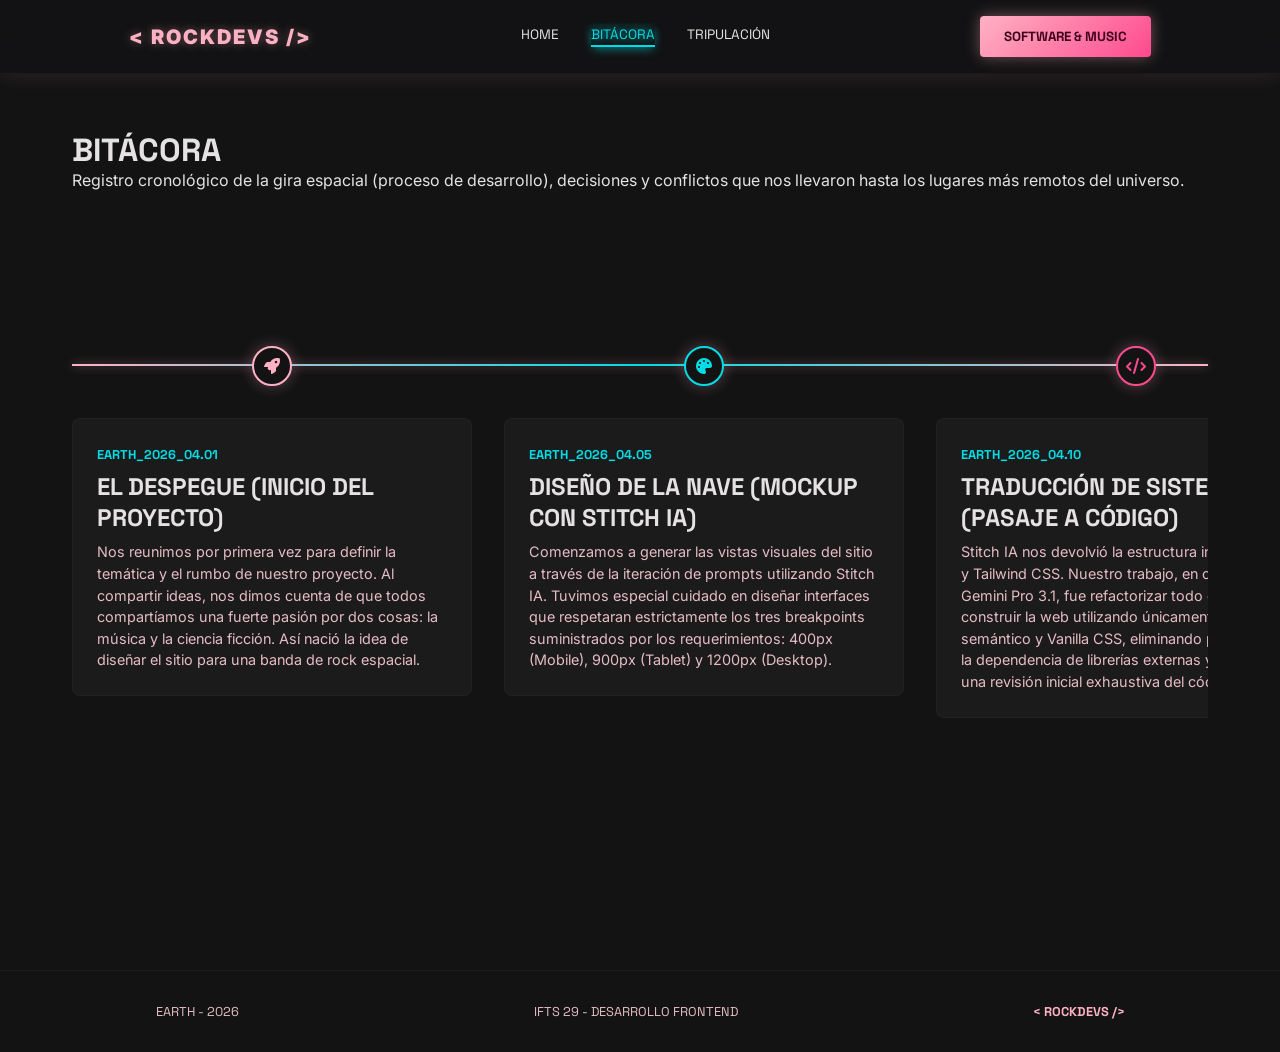
==== commit d5874f17: "logbook-view-final-responsive" ====
--- a/logbook.html
+++ b/logbook.html
@@ -19,7 +19,7 @@
             <a href="logbook.html" class="nav-link--active">Bitácora</a>
             <a href="index.html#crew">Tripulación</a>
         </nav>
-        <button class="btn btn--primary header__btn">Contacto</button>
+        <button class="btn btn--primary header__btn">Software & Music</button>
     </header>
 
     <main class="container pt-header">
@@ -32,46 +32,8 @@
             <div class="timeline">
                 <div class="timeline__line"></div>
                 
-                <div class="timeline__track">
-                    <article class="timeline__node">
-                        <div class="timeline__marker">
-                            <i class="fa-solid fa-rocket"></i>
-                        </div>
-                        <div class="timeline__card">
-                            <time class="timeline__date">EARTH_2026_04.15</time>
-                            <h3 class="font-headline timeline__title">Atmospheric Entry (Inicio del Proyecto)</h3>
-                            <p class="timeline__description">
-                                Se decidió la temática "Cyberpunk Espacial" para representar la unión del equipo. Se estableció la paleta de colores basada en contrastes oscuros (#131314) con acentos neón (Rosa y Cyan) para asegurar buen contraste visual.
-                            </p>
-                        </div>
-                    </article>
-
-                    <article class="timeline__node">
-                        <div class="timeline__marker timeline__marker--tertiary">
-                            <i class="fa-solid fa-code"></i>
-                        </div>
-                        <div class="timeline__card">
-                            <time class="timeline__date">EARTH_2026_04.18</time>
-                            <h3 class="font-headline timeline__title">Sonic Calibration (Refactor a CSS)</h3>
-                            <p class="timeline__description">
-                                Dificultad encontrada: Migrar los mockups generados con Tailwind a CSS puro manteniendo el Responsive Design. Solución: Se implementó la metodología BEM y el uso intensivo de variables CSS nativas (`:root`) para controlar los tres breakpoints exigidos por la cátedra sin perder consistencia.
-                            </p>
-                        </div>
-                    </article>
-
-                    <article class="timeline__node">
-                        <div class="timeline__marker timeline__marker--primary-container">
-                            <i class="fa-solid fa-users"></i>
-                        </div>
-                        <div class="timeline__card">
-                            <time class="timeline__date">EARTH_2026_04.20</time>
-                            <h3 class="font-headline timeline__title">Crew Assembly (Estructuras Nativas)</h3>
-                            <p class="timeline__description">
-                                Integración de HTML5 semántico moderno. Se reemplazaron scripts complejos por el uso de la etiqueta <code>&lt;details&gt;</code> para los acordeones en los perfiles de usuario, mejorando la accesibilidad y el SEO.
-                            </p>
-                        </div>
-                    </article>
-                </div>
+                <div class="timeline__track" id="timeline-track">
+                    </div>
             </div>
         </section>
     </main>
@@ -95,5 +57,7 @@
             <i class="fa-solid fa-users"></i> Tripulación
         </a>
     </nav>
+
+    <script src="js/logbook.js"></script>
 </body>
 </html>
--- a/css/styles.css
+++ b/css/styles.css
@@ -49,7 +49,7 @@
   position: fixed; top: 0; width: 100%; background: rgba(19, 19, 20, 0.8);
   backdrop-filter: blur(20px); border-bottom: 1px solid var(--outline-variant);
   box-shadow: 0 2px 20px rgba(255, 177, 196, 0.1); z-index: 50;
-  display: flex; justify-content: space-between; align-items: center; padding: 1rem 1.5rem;
+  display: flex; justify-content: space-around; align-items: center; padding: 1rem 1.5rem;
 }
 .header__brand { color: var(--primary); font-weight: 900; font-size: 1.25rem; letter-spacing: 0.1em; text-shadow: 0 0 10px rgba(255, 177, 196, 0.4); }
 .header__nav { display: none; }
@@ -73,7 +73,7 @@
 /* =========================================
    INDEX: HERO Y ECUALIZADOR
    ========================================= */
-.hero { text-align: center; margin-bottom: 4rem; padding: 120px 1rem 2rem 1rem; width: 100%; }
+.hero { text-align: center; padding: 120px 1rem 2rem 1rem; width: 100%; }
 .hero__content { display: flex; flex-direction: column; align-items: center; margin: 0 auto; }
 .hero__title { font-size: clamp(3rem, 8vw, 6rem); color: var(--primary); text-shadow: 0 0 20px rgba(255,177,196,0.3); margin-bottom: 1rem; }
 .hero__description { color: var(--on-surface-variant); max-width: 600px; margin: 0 auto; line-height: 1.6; }
@@ -146,7 +146,7 @@
 
 /* Footer Global */
 .footer { display: none; margin-top: auto; padding: 2rem 1rem; background: rgba(19, 19, 20, 0.9); border-top: 1px solid var(--outline-variant); font-family: var(--font-headline); font-size: 0.8rem; text-transform: uppercase; color: var(--on-surface-variant); }
-.footer__container { max-width: 1200px; margin: 0 auto; display: flex; justify-content: space-between; align-items: center; gap: 1rem; flex-wrap: wrap; }
+.footer__container { margin: 0 auto; display: flex; justify-content: space-around; align-items: center; gap: 1rem; flex-wrap: wrap; }
 .footer__item--brand { color: var(--primary); font-weight: bold; }
 
 
